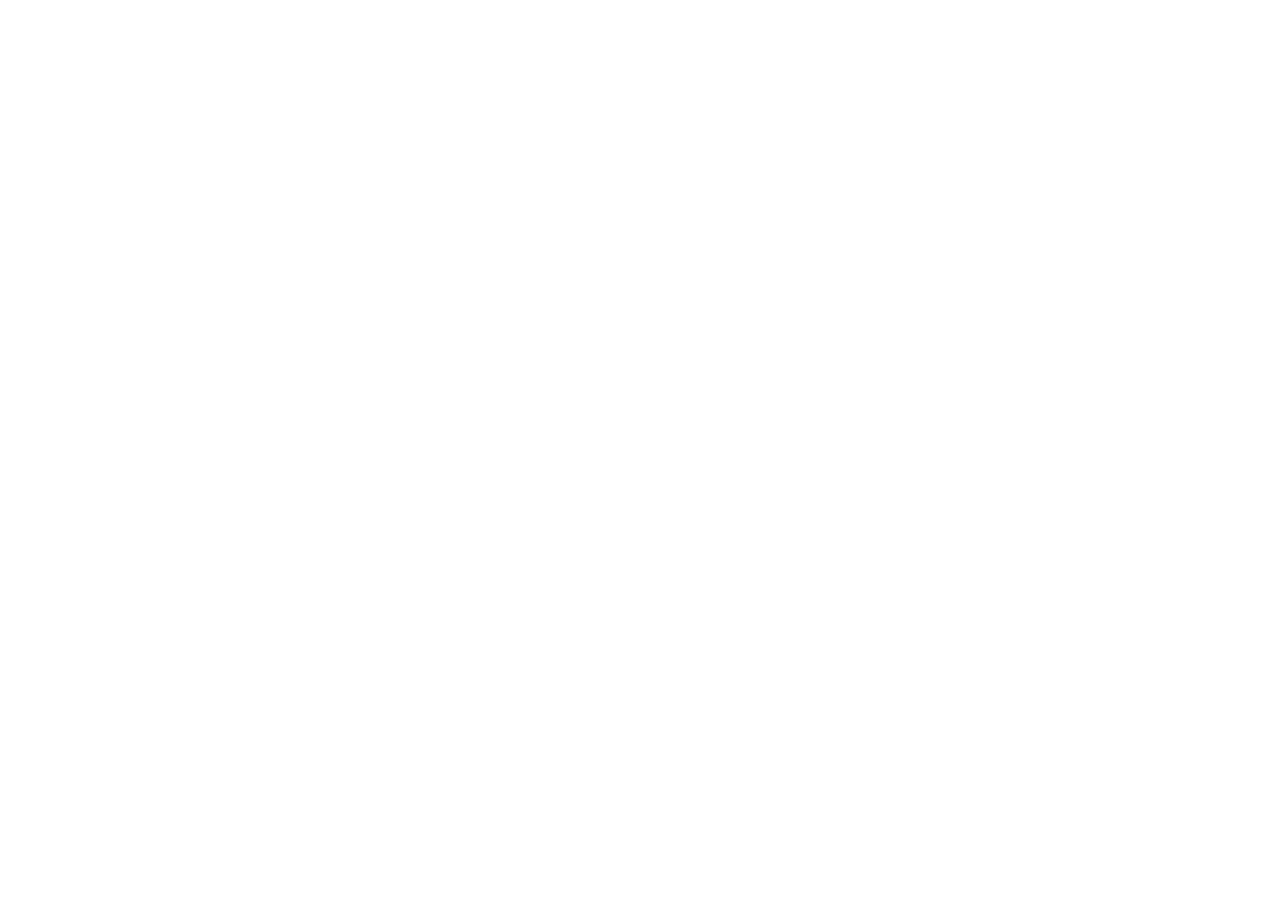
==== index.html @ cdf31175 "Set fonts and export assets" ====
<!DOCTYPE html>
<html>
  <head>
    <meta charset="utf-8">
    <meta name="viewport" content="width=device-width, initial-scale=1.0">
    <title>Starter Template</title>
    <link rel="preconnect" href="https://fonts.googleapis.com">
    <link rel="preconnect" href="https://fonts.gstatic.com" crossorigin>
    <link href="https://fonts.googleapis.com/css2?family=Cormorant+Garamond:wght@300&family=Shippori+Mincho&display=swap" rel="stylesheet">
    <link rel="stylesheet" href="./style.css">
    <link rel="icon" href="./favicon.ico">
  </head>
  <body>
    


  </body>
</html>
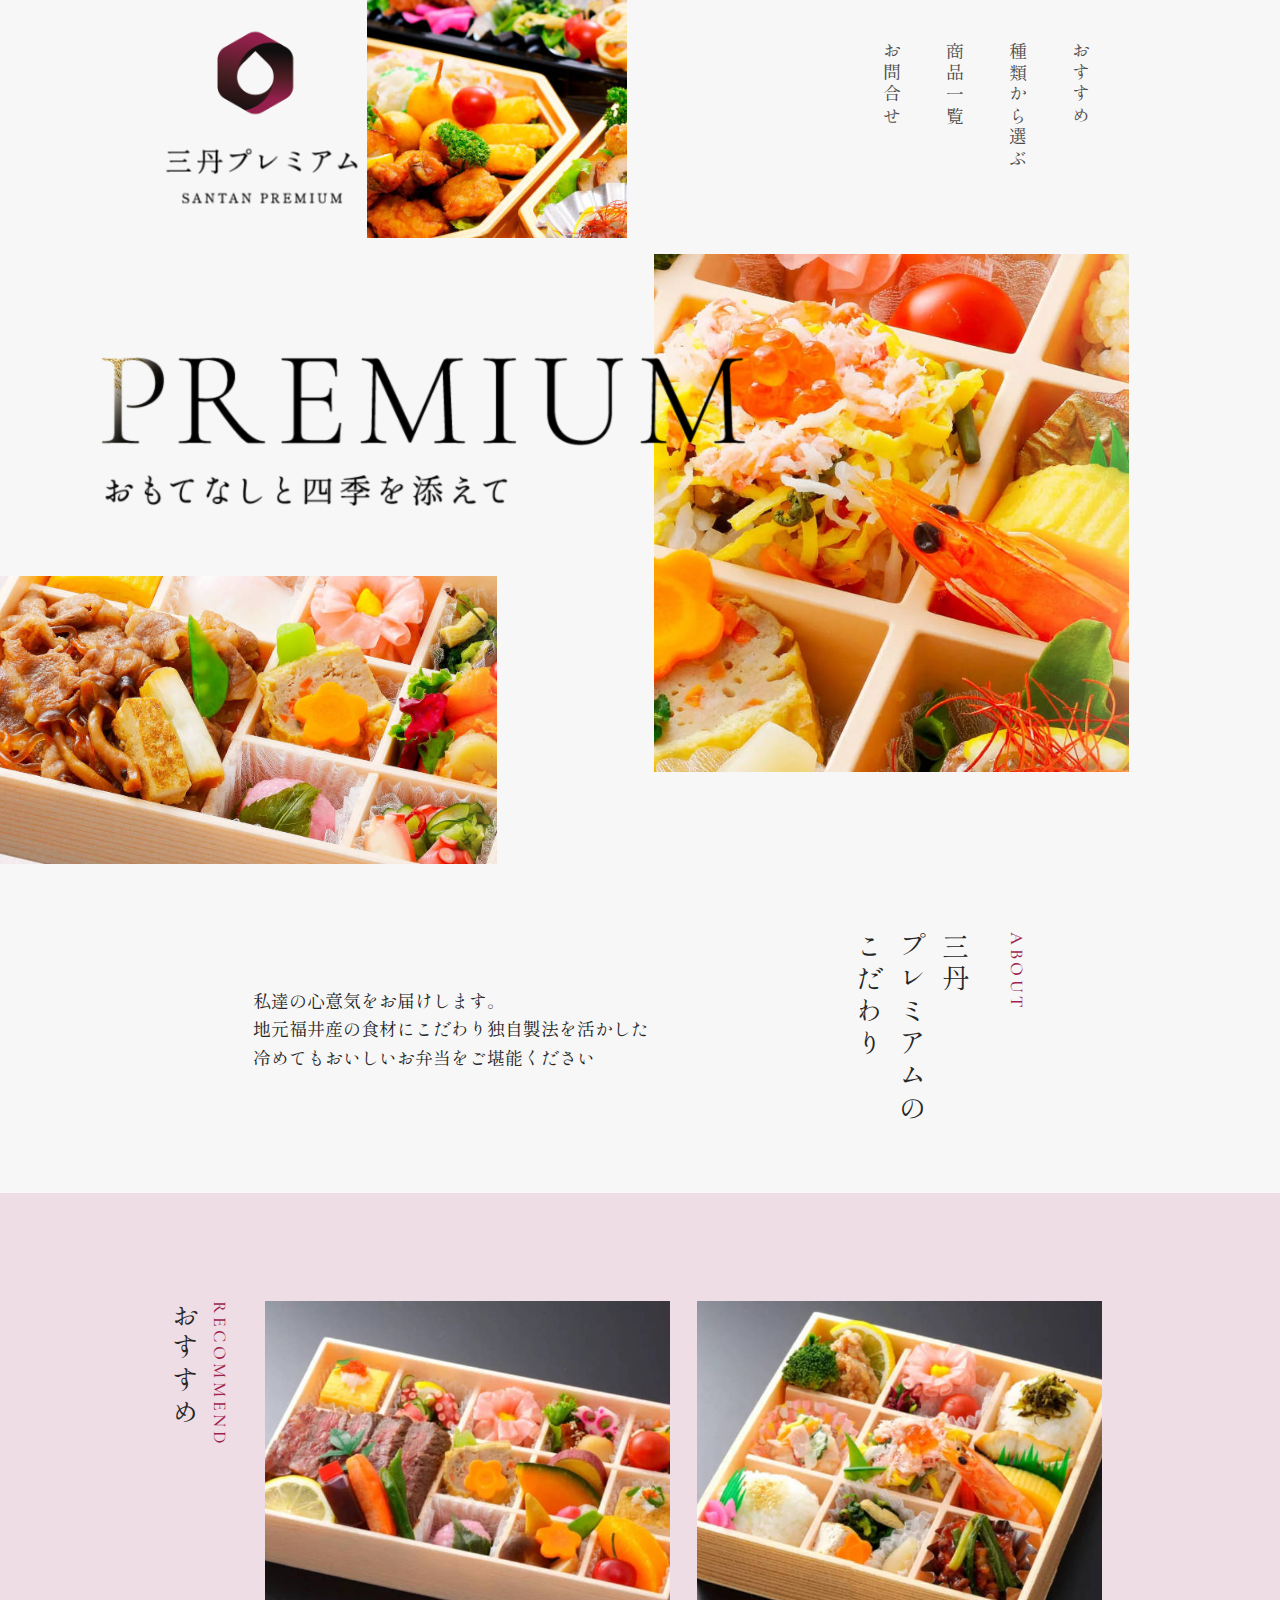
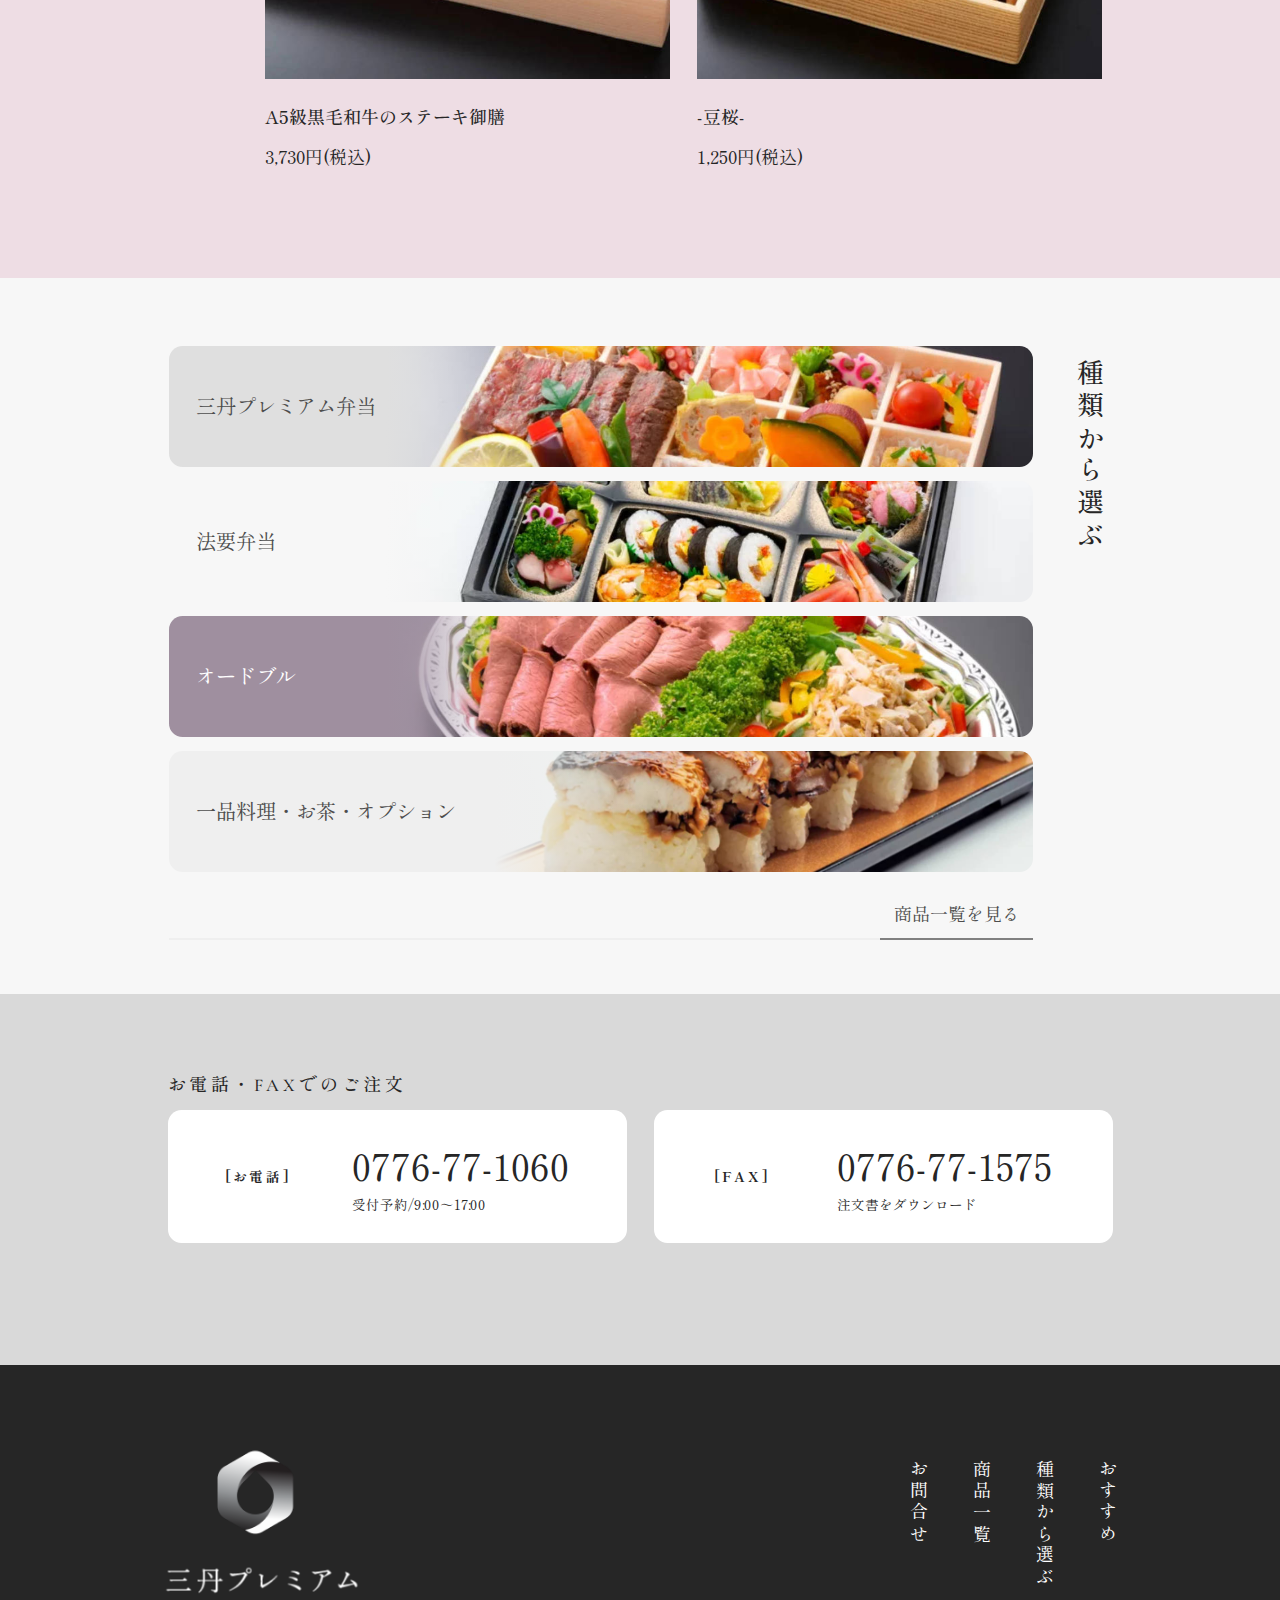
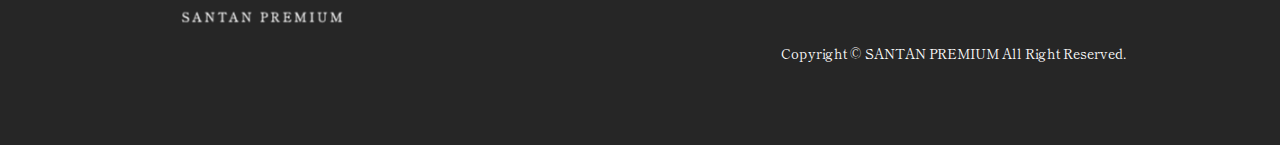
==== commit ea65a308: "Create a top-page" ====
--- a/index.html
+++ b/index.html
@@ -3,7 +3,7 @@
   <head>
     <meta charset="utf-8">
     <meta name="viewport" content="width=device-width, initial-scale=1.0">
-    <title>Starter Template</title>
+    <title>三丹プレミアム</title>
     <link rel="preconnect" href="https://fonts.googleapis.com">
     <link rel="preconnect" href="https://fonts.gstatic.com" crossorigin>
     <link href="https://fonts.googleapis.com/css2?family=Cormorant+Garamond:wght@300&family=Shippori+Mincho&display=swap" rel="stylesheet">
@@ -11,8 +11,140 @@
     <link rel="icon" href="./favicon.ico">
   </head>
   <body>
-    
+    <header class="header">
+      <h1 class="header__siteBrand">
+        <img src="./assets/logo_santan-premium.png">
+      </h1>
+      <nav class="gNav">
+        <ul class="gNav__menu">
+          <li class="gNav__menuItem"><a href="#">おすすめ</a></li>
+          <li class="gNav__menuItem"><a href="#">種類から選ぶ</a></li>
+          <li class="gNav__menuItem"><a href="#">商品一覧</a></li>
+          <li class="gNav__menuItem"><a href="#">お問合せ</a></li>
+        </ul>
+      </nav>
+    </header>
+    <main class="main">
+      <header class="mainVisual">
+        <h2 class="mainVisual__title">
+          <img src="./assets/title_santan-premium.png">
+        </h2>
+        <figure class="mainVisual__image mainVisual__image--00">
+          <img src="./assets/mainImage00.jpg">
+        </figure>
+        <figure class="mainVisual__image mainVisual__image--01">
+          <img src="./assets/mainImage01.jpg">
+        </figure>
+        <figure class="mainVisual__image mainVisual__image--02">
+          <img src="./assets/mainImage02.jpg">
+        </figure>
+      </header>
+      <section class="about">
+        <div class="about__container">
+          <header class="about__header">
+            <h2 class="about__heading">about</h2>
+            <p class="about__lead">三丹<br>プレミアムの<br>こだわり</p>
+          </header>
+          <div class="about__content">
+            <p>私達の心意気をお届けします。
+              <br>地元福井産の食材にこだわり独自製法を活かした
+              <br>冷めてもおいしいお弁当をご堪能ください</p>
+          </div>
+        </div>
+      </section>
+      <section class="recommend">
+        <div class="recommend__container">
+          <header class="recommend__header">
+            <h2 class="recommend__heading">recommend</h2>
+            <p class="recommend__lead">おすすめ</p>
+          </header>
+          <ul class="recommend__list">
+            <li class="recommend__item">
+              <img src="./assets/recommended00.jpg">
+              <h4>A5級黒毛和牛のステーキ御膳</h4>
+              <div>3,730円(税込)</div>
 
-
+            </li>
+            <li class="recommend__item">
+              <img src="./assets/recommended01.jpg">
+              <h4>-豆桜-</h4>
+              <div>1,250円(税込)</div>
+              
+            </li>
+          </ul>
+        </div>
+      </section>
+      <section class="category">
+        <div class="category__container">
+          <header class="category__header">
+            <h2 class="category__heading">種類から選ぶ</h2>
+          </header>
+          <div class="category__body">
+            <ul class="category__list">
+              <li class="category__item category__item--00"><a href="#">
+                <div class="category__name category__name--00">三丹プレミアム<br>弁当</div>
+                <div class="category__cover category__cover--00"></div>
+              </a></li>
+              <li class="category__item category__item--01"><a href="#">
+                <div class="category__name category__name--01">法要弁当</div>
+                <div class="category__cover category__cover--01"></div>
+              </a></li>
+              <li class="category__item category__item--02"><a href="#">
+                <div class="category__name category__name--02">オードブル</div>
+                <div class="category__cover category__cover--02"></div>
+              </a></li>
+              <li class="category__item category__item--03"><a href="#">
+                <div class="category__name category__name--03">一品料理・<br>お茶・オプション</div>
+                <div class="category__cover category__cover--03"></div>
+              </a></li>
+            </ul>
+            <footer class="category__footer">
+              <div class="category__all"><a href="#">商品一覧を見る</a></div>
+            </footer>
+          </div>
+        </div>
+      </section>
+      <section class="contact">
+        <div class="contact__container">
+          <h2 class="contact__heading">お電話・FAXでのご注文</h2>
+          <div class="contact__row">
+            <div class="contact__col">
+              <div class="contact__colInner">
+                <h4 class="contact__subHeading">[お電話]</h4>
+                <div class="contact__content">
+                  <p class="contact__number">0776-77-1060</p>
+                  <p class="contact__note">受付予約/9:00～17:00</p>
+                </div>
+              </div>
+            </div>
+            <div class="contact__col">
+              <div class="contact__colInner">
+                <h4 class="contact__subHeading">[FAX]</h4>
+                <div class="contact__content">
+                  <p class="contact__number">0776-77-1575</p>
+                  <p class="contact__note"><a href="#">注文書をダウンロード</a></p>
+                </div>
+              </div>
+            </div>
+          </div>
+        </div>
+      </section>
+    </main>
+    <footer class="footer">
+      <div class="footer__container">
+        <h1 class="footer__siteBrand">
+          <img src="./assets/logo-invert_santan-premium.png">
+        </h1>
+        <div class="footer__content">
+          <ul class="footer__menu">
+            <li class="footer__menuItem"><a href="#">おすすめ</a></li>
+            <li class="footer__menuItem"><a href="#">種類から選ぶ</a></li>
+            <li class="footer__menuItem"><a href="#">商品一覧</a></li>
+            <li class="footer__menuItem"><a href="#">お問合せ</a></li>
+          </ul>
+          <small class="footer__copyright">Copyright &copy; SANTAN PREMIUM All Right Reserved.</small>
+        </div>
+      </div>
+    </footer>
   </body>
 </html>
--- a/style.css
+++ b/style.css
@@ -0,0 +1,760 @@
+/**
+ * Normalize
+ */
+*,
+*::before,
+*::after {
+  box-sizing: border-box;
+}
+
+html {
+  font-size: min(4vw, 18px);
+  scroll-behavior: smooth;
+}
+
+body {
+  margin: 0;
+  background-color: #f7f7f7;
+  color: #262626;
+  font-family: "Shippori Mincho", serif;
+  font-weight: 400;
+  line-height: 1.6;
+  letter-spacing: 0;
+  -webkit-text-size-adjust: 100%;
+}
+
+h1, h2, h3, h4, h5, h6 {
+  margin-top: 1.5rem;
+  margin-bottom: 0.75rem;
+  font-family: "Cormorant Garamond", "Shippori Mincho", serif;
+  font-weight: 500;
+  line-height: 1.2;
+  letter-spacing: 0.2em;
+}
+
+h1 {
+  font-size: 2rem;
+}
+
+h2 {
+  font-size: 1.5rem;
+}
+
+h3 {
+  font-size: 1.25rem;
+}
+
+h4 {
+  font-size: 1.125rem;
+}
+
+h5 {
+  font-weight: bold;
+  font-size: 1rem;
+}
+
+h6 {
+  font-weight: bold;
+  font-size: 0.875rem;
+}
+
+p,
+ol, ul,
+li {
+  margin-top: 0.75rem;
+  margin-bottom: 0.75rem;
+}
+
+small {
+  font-size: 0.875rem;
+  line-height: 1.6;
+  letter-spacing: 0;
+}
+
+blockquote {
+  margin-top: 0.75rem;
+  margin-bottom: 0.75rem;
+  padding-left: 1em;
+  border-left: 0.375rem solid #262626;
+}
+blockquote p, blockquote cite {
+  font-style: italic;
+  font-size: 0.875rem;
+  line-height: 1.6;
+  letter-spacing: 0;
+}
+
+a, a:active {
+  color: #4d4d4d;
+  text-decoration: none;
+}
+a:hover, a:focus {
+  color: #9e1f50;
+  text-decoration: none;
+}
+
+img {
+  width: 100%;
+  height: auto;
+  vertical-align: middle;
+}
+
+figure {
+  display: block;
+  margin: 0.75rem auto;
+}
+
+figcaption {
+  font-size: 0.875rem;
+  line-height: 1.6;
+  letter-spacing: 0;
+  text-align: center;
+}
+
+table {
+  border-collapse: collapse;
+  border-spacing: 0;
+}
+
+th {
+  text-align: left;
+}
+
+button, input, select, textarea {
+  font: inherit;
+}
+
+/**
+ * Header
+ */
+.header {
+  position: absolute;
+  top: 0;
+  left: 0;
+  right: 0;
+  z-index: 990;
+  display: flex;
+  justify-content: space-between;
+  width: 100%;
+  max-width: 56rem;
+  margin-left: auto;
+  margin-right: auto;
+  padding-left: clamp(0.75rem, 2%, 1rem);
+  padding-right: clamp(0.75rem, 2%, 1rem);
+}
+.header__siteBrand {
+  width: min(36vw, 12rem);
+}
+
+/**
+ * G Nav
+ */
+.gNav {
+  writing-mode: vertical-rl;
+}
+.gNav__menu {
+  list-style: none;
+  padding-top: 1.5rem;
+}
+@media (max-width: 674.9px) {
+  .gNav__menu {
+    display: none;
+  }
+}
+.gNav__menuItem {
+  margin: 0 1.5rem;
+  line-height: 2;
+  letter-spacing: 0.2em;
+}
+
+/**
+ * Main Visual
+ */
+.mainVisual {
+  position: relative;
+  width: 100%;
+  height: 180vw;
+  overflow: hidden;
+}
+@media (min-width: 675px) {
+  .mainVisual {
+    height: min(80vw, 48rem);
+  }
+}
+.mainVisual__title {
+  position: absolute;
+  top: 100vw;
+  left: 0;
+  right: 0;
+  bottom: 40vw;
+  z-index: 900;
+  width: 84vw;
+  height: 21vw;
+  margin: auto;
+}
+@media (min-width: 675px) {
+  .mainVisual__title {
+    top: 9rem;
+    left: auto;
+    right: calc(50% - 6rem);
+    bottom: 9rem;
+    width: min(60vw, 36rem);
+    height: min(15vw, 9rem);
+  }
+}
+.mainVisual__image {
+  position: absolute;
+  margin: auto;
+}
+.mainVisual__image--00 {
+  top: 61.5vw;
+  left: 0;
+  right: auto;
+  width: 42vw;
+  height: 38.5vw;
+}
+@media (min-width: 675px) {
+  .mainVisual__image--00 {
+    top: 0;
+    left: auto;
+    right: calc(50% + 0.75rem);
+    width: min(24vw, 14.4rem);
+    height: min(22vw, 13.2rem);
+  }
+}
+.mainVisual__image--01 {
+  left: 0;
+  right: auto;
+  bottom: 0;
+  width: 80vw;
+  height: 40vw;
+}
+@media (min-width: 675px) {
+  .mainVisual__image--01 {
+    left: auto;
+    right: calc(50% + min(24vw, 14.4rem) / 2 + 0.75rem);
+    width: min(48vw, 28.8rem);
+    height: min(27vw, 16rem);
+  }
+}
+.mainVisual__image--02 {
+  top: 20vw;
+  left: auto;
+  right: 0;
+  bottom: 90vw;
+  width: 50vw;
+  height: 70vw;
+}
+@media (min-width: 675px) {
+  .mainVisual__image--02 {
+    top: 9rem;
+    left: calc(50% + 0.75rem);
+    right: auto;
+    bottom: 0;
+    width: min(44vw, 26.4rem);
+    height: min(48vw, 28.8rem);
+  }
+}
+.mainVisual__image img {
+  width: 100%;
+  height: 100%;
+  -o-object-fit: cover;
+     object-fit: cover;
+}
+
+/**
+ * About
+ */
+.about {
+  position: relative;
+  padding: 3rem 0;
+}
+.about__container {
+  display: flex;
+  flex-flow: row wrap;
+  justify-content: space-around;
+  align-items: center;
+  width: 100%;
+  max-width: 56rem;
+  margin-left: auto;
+  margin-right: auto;
+  padding-left: clamp(0.75rem, 2%, 1rem);
+  padding-right: clamp(0.75rem, 2%, 1rem);
+}
+@media (min-width: 675px) {
+  .about__container {
+    flex-direction: row-reverse;
+  }
+}
+.about__header {
+  display: flex;
+  flex-flow: row wrap;
+  flex: 0 0 100%;
+  width: 100%;
+}
+@media (min-width: 675px) {
+  .about__header {
+    justify-content: flex-end;
+    flex-basis: auto;
+    width: -moz-fit-content;
+    width: fit-content;
+  }
+}
+.about__heading {
+  flex: 0 0 100%;
+  order: 1;
+  width: 100%;
+  margin: 0.75rem auto;
+  color: #9e1f50;
+  font-size: 1rem;
+  text-align: center;
+  text-transform: uppercase;
+}
+@media (min-width: 675px) {
+  .about__heading {
+    writing-mode: vertical-rl;
+    flex-basis: auto;
+    width: -moz-fit-content;
+    width: fit-content;
+    margin: 0.75rem;
+    text-align: left;
+  }
+}
+.about__lead {
+  writing-mode: vertical-rl;
+  flex: 0 0 auto;
+  order: 0;
+  width: -moz-fit-content;
+  width: fit-content;
+  margin: 0.75rem auto;
+  font-size: 1.5rem;
+  letter-spacing: 0.2em;
+}
+@media (min-width: 675px) {
+  .about__lead {
+    margin: 0.75rem;
+  }
+}
+.about__content {
+  flex: 0 0 auto;
+  width: -moz-fit-content;
+  width: fit-content;
+  margin: 0.75rem auto;
+}
+@media (min-width: 675px) {
+  .about__content {
+    margin: 0.75rem;
+  }
+}
+
+/**
+ * Recommend
+ */
+.recommend {
+  position: relative;
+  padding: 3rem 0 0;
+  background-color: #eedde4;
+}
+@media (min-width: 675px) {
+  .recommend {
+    padding: 6rem 0 3rem;
+  }
+}
+.recommend__container {
+  display: flex;
+  flex-flow: row wrap;
+  justify-content: space-around;
+  align-items: flex-start;
+  width: 100%;
+  max-width: 56rem;
+  margin-left: auto;
+  margin-right: auto;
+  padding-left: clamp(0.75rem, 2%, 1rem);
+  padding-right: clamp(0.75rem, 2%, 1rem);
+}
+@media (min-width: 675px) {
+  .recommend__container {
+    flex-wrap: nowrap;
+  }
+}
+.recommend__header {
+  display: flex;
+  flex-flow: row wrap;
+  flex: 0 0 100%;
+  width: 100%;
+  padding-bottom: 1.5rem;
+}
+@media (min-width: 675px) {
+  .recommend__header {
+    flex-basis: auto;
+    width: -moz-fit-content;
+    width: fit-content;
+  }
+}
+.recommend__heading {
+  flex: 0 0 100%;
+  order: 1;
+  width: 100%;
+  margin: 0 auto;
+  color: #9e1f50;
+  font-size: 1rem;
+  text-align: center;
+  text-transform: uppercase;
+}
+@media (min-width: 675px) {
+  .recommend__heading {
+    writing-mode: vertical-rl;
+    flex-basis: auto;
+    width: -moz-fit-content;
+    width: fit-content;
+    margin: 0;
+    text-align: left;
+  }
+}
+.recommend__lead {
+  flex: 0 0 100%;
+  order: 0;
+  width: 100%;
+  margin: 0 auto;
+  font-size: 1.5rem;
+  text-align: center;
+  letter-spacing: 0.2em;
+}
+@media (min-width: 675px) {
+  .recommend__lead {
+    writing-mode: vertical-rl;
+    flex-basis: auto;
+    width: -moz-fit-content;
+    width: fit-content;
+    margin: 0;
+    text-align: left;
+  }
+}
+.recommend__list {
+  list-style: none;
+  padding-left: 0;
+  display: flex;
+  flex-flow: row wrap;
+  justify-content: flex-start;
+  align-items: flex-start;
+  margin: 0;
+}
+.recommend__item {
+  flex-grow: 0;
+  flex-shrink: 4;
+  flex-basis: 24rem;
+  width: 100%;
+  margin-left: auto;
+  margin-right: auto;
+  padding-left: 0.75rem;
+  padding-right: 0.75rem;
+  margin: 0 0 3rem;
+}
+.recommend__item h4 {
+  font-family: "Shippori Mincho", serif;
+  font-size: 1rem;
+  letter-spacing: 0;
+}
+
+/**
+ * Category
+ */
+.category {
+  position: relative;
+  padding: 3rem 0;
+}
+.category__container {
+  width: 100%;
+  max-width: 56rem;
+  margin-left: auto;
+  margin-right: auto;
+  padding-left: clamp(0.75rem, 2%, 1rem);
+  padding-right: clamp(0.75rem, 2%, 1rem);
+  display: flex;
+  flex-flow: row wrap;
+  justify-content: space-around;
+  align-items: center;
+}
+@media (min-width: 675px) {
+  .category__container {
+    flex-flow: row-reverse nowrap;
+    align-items: flex-start;
+  }
+}
+.category__header {
+  display: flex;
+  justify-content: center;
+  flex: 0 0 100%;
+  width: 100%;
+}
+@media (min-width: 675px) {
+  .category__header {
+    flex-basis: auto;
+    width: -moz-fit-content;
+    width: fit-content;
+  }
+}
+.category__heading {
+  writing-mode: vertical-rl;
+}
+.category__body {
+  flex: 0 1 auto;
+  width: min(100%, 48rem);
+  margin: 0 auto;
+}
+.category__list {
+  list-style: none;
+  padding-left: 0;
+}
+.category__item {
+  position: relative;
+  width: 100%;
+  height: 6.75rem;
+  border-radius: 0.75rem;
+  overflow: hidden;
+}
+.category__item a {
+  display: block;
+  transition: opacity 0.25s ease-in-out;
+}
+.category__item a:hover {
+  opacity: 0.7;
+}
+.category__name {
+  position: absolute;
+  top: 0;
+  left: 0;
+  z-index: 10;
+  display: flex;
+  align-items: center;
+  width: 12rem;
+  height: 100%;
+  padding-left: 1.5rem;
+  font-size: 1.125rem;
+}
+@media (min-width: 675px) {
+  .category__name {
+    width: 18rem;
+  }
+  .category__name br {
+    display: none;
+  }
+}
+.category__name--00 {
+  background: linear-gradient(90deg, rgb(223, 223, 223) 67%, rgba(223, 223, 223, 0));
+}
+.category__name--01 {
+  background: linear-gradient(90deg, rgb(247, 247, 247) 67%, rgba(247, 247, 247, 0));
+}
+.category__name--02 {
+  background: linear-gradient(90deg, rgb(159, 143, 159) 67%, rgba(159, 143, 159, 0));
+  color: #ffffff;
+}
+.category__name--03 {
+  background: linear-gradient(90deg, rgb(239, 239, 239) 67%, rgba(239, 239, 239, 0));
+}
+@media (min-width: 675px) {
+  .category__name--03 {
+    width: 27rem;
+  }
+}
+.category__cover {
+  position: absolute;
+  top: 0;
+  right: 0;
+  z-index: 1;
+  width: calc(100% - 8rem);
+  height: 100%;
+}
+@media (min-width: 675px) {
+  .category__cover {
+    width: calc(100% - 12rem);
+  }
+}
+.category__cover--00 {
+  background: url("./assets/category00.jpg") no-repeat 0% 50%/cover scroll;
+}
+.category__cover--01 {
+  background: url("./assets/category01.jpg") no-repeat 0% 50%/cover scroll;
+}
+.category__cover--02 {
+  background: url("./assets/category02.jpg") no-repeat 0% 50%/cover scroll;
+}
+.category__cover--03 {
+  background: url("./assets/category03.jpg") no-repeat 0% 50%/cover scroll;
+}
+@media (min-width: 675px) {
+  .category__cover--03 {
+    width: calc(100% - 18rem);
+  }
+}
+.category__footer {
+  position: relative;
+  width: 100%;
+  height: 3rem;
+  border-bottom: 2px solid #efefef;
+}
+.category__all {
+  position: absolute;
+  right: 0;
+  bottom: -2px;
+  width: -moz-fit-content;
+  width: fit-content;
+  height: 3rem;
+  padding: 0.75rem;
+  border-bottom: 2px solid #808080;
+}
+
+/**
+ * Contact
+ */
+.contact {
+  background-color: #d9d9d9;
+  color: #262626;
+  padding: 3rem 0 6rem;
+}
+.contact a, .contact a:active, .contact a:hover, .contact a:focus {
+  color: #262626;
+}
+.contact__container {
+  width: 100%;
+  max-width: 56rem;
+  margin-left: auto;
+  margin-right: auto;
+  padding-left: clamp(0.75rem, 2%, 1rem);
+  padding-right: clamp(0.75rem, 2%, 1rem);
+}
+.contact__heading {
+  padding: 0 0.75rem;
+  font-size: 1rem;
+}
+.contact__row {
+  display: flex;
+  flex-flow: row wrap;
+  justify-content: space-around;
+  align-items: center;
+}
+.contact__col {
+  flex-grow: 3;
+  flex-shrink: 3;
+  flex-basis: 18rem;
+  width: 100%;
+  margin-left: auto;
+  margin-right: auto;
+  padding-left: 0.75rem;
+  padding-right: 0.75rem;
+  margin-bottom: 0.75rem;
+}
+.contact__colInner {
+  display: flex;
+  flex-flow: row wrap;
+  justify-content: space-around;
+  align-items: center;
+  padding: 1.5rem;
+  border-radius: 0.75rem;
+  background-color: #ffffff;
+  color: #262626;
+}
+.contact__colInner a, .contact__colInner a:active, .contact__colInner a:hover, .contact__colInner a:focus {
+  color: #262626;
+}
+.contact__subHeading {
+  flex: 0 0 auto;
+  width: -moz-fit-content;
+  width: fit-content;
+  margin: 0;
+  font-family: "Shippori Mincho", serif;
+  font-weight: 700;
+  font-size: 0.75rem;
+}
+.contact__content {
+  flex: 0 0 auto;
+  width: -moz-fit-content;
+  width: fit-content;
+}
+.contact__number {
+  margin: 0;
+  font-size: 2rem;
+}
+.contact__note {
+  margin: 0;
+  font-size: 0.75rem;
+}
+
+/**
+ * Footer
+ */
+.footer {
+  background-color: #262626;
+  color: #ffffff;
+  padding: 3rem 0;
+}
+.footer a, .footer a:active, .footer a:hover, .footer a:focus {
+  color: #ffffff;
+}
+.footer__container {
+  display: flex;
+  flex-flow: row wrap;
+  justify-content: center;
+  align-items: flex-start;
+  width: 100%;
+  max-width: 56rem;
+  margin-left: auto;
+  margin-right: auto;
+  padding-left: clamp(0.75rem, 2%, 1rem);
+  padding-right: clamp(0.75rem, 2%, 1rem);
+}
+@media (min-width: 675px) {
+  .footer__container {
+    justify-content: space-between;
+  }
+}
+.footer__siteBrand {
+  flex: 0 0 12rem;
+  width: min(36vw, 12rem);
+  margin: 1.5rem 0;
+}
+.footer__content {
+  flex: 0 0 auto;
+  width: 24rem;
+  margin: 0;
+}
+.footer__menu {
+  list-style: none;
+  padding-left: 0;
+  text-align: center;
+}
+@media (min-width: 675px) {
+  .footer__menu {
+    writing-mode: vertical-rl;
+    margin-left: auto;
+    margin-right: 0;
+    margin-bottom: 3rem;
+    padding-top: 1.5rem;
+    text-align: left;
+  }
+}
+.footer__menuItem {
+  margin: 0;
+  line-height: 2;
+  letter-spacing: 0.2em;
+}
+@media (min-width: 675px) {
+  .footer__menuItem {
+    margin: 0 1.5rem;
+  }
+  .footer__menuItem:first-child {
+    margin-right: 0;
+  }
+}
+.footer__copyright {
+  display: block;
+  margin: 1.5rem 0;
+  font-size: 0.75rem;
+  text-align: center;
+}
+@media (min-width: 675px) {
+  .footer__copyright {
+    text-align: right;
+  }
+}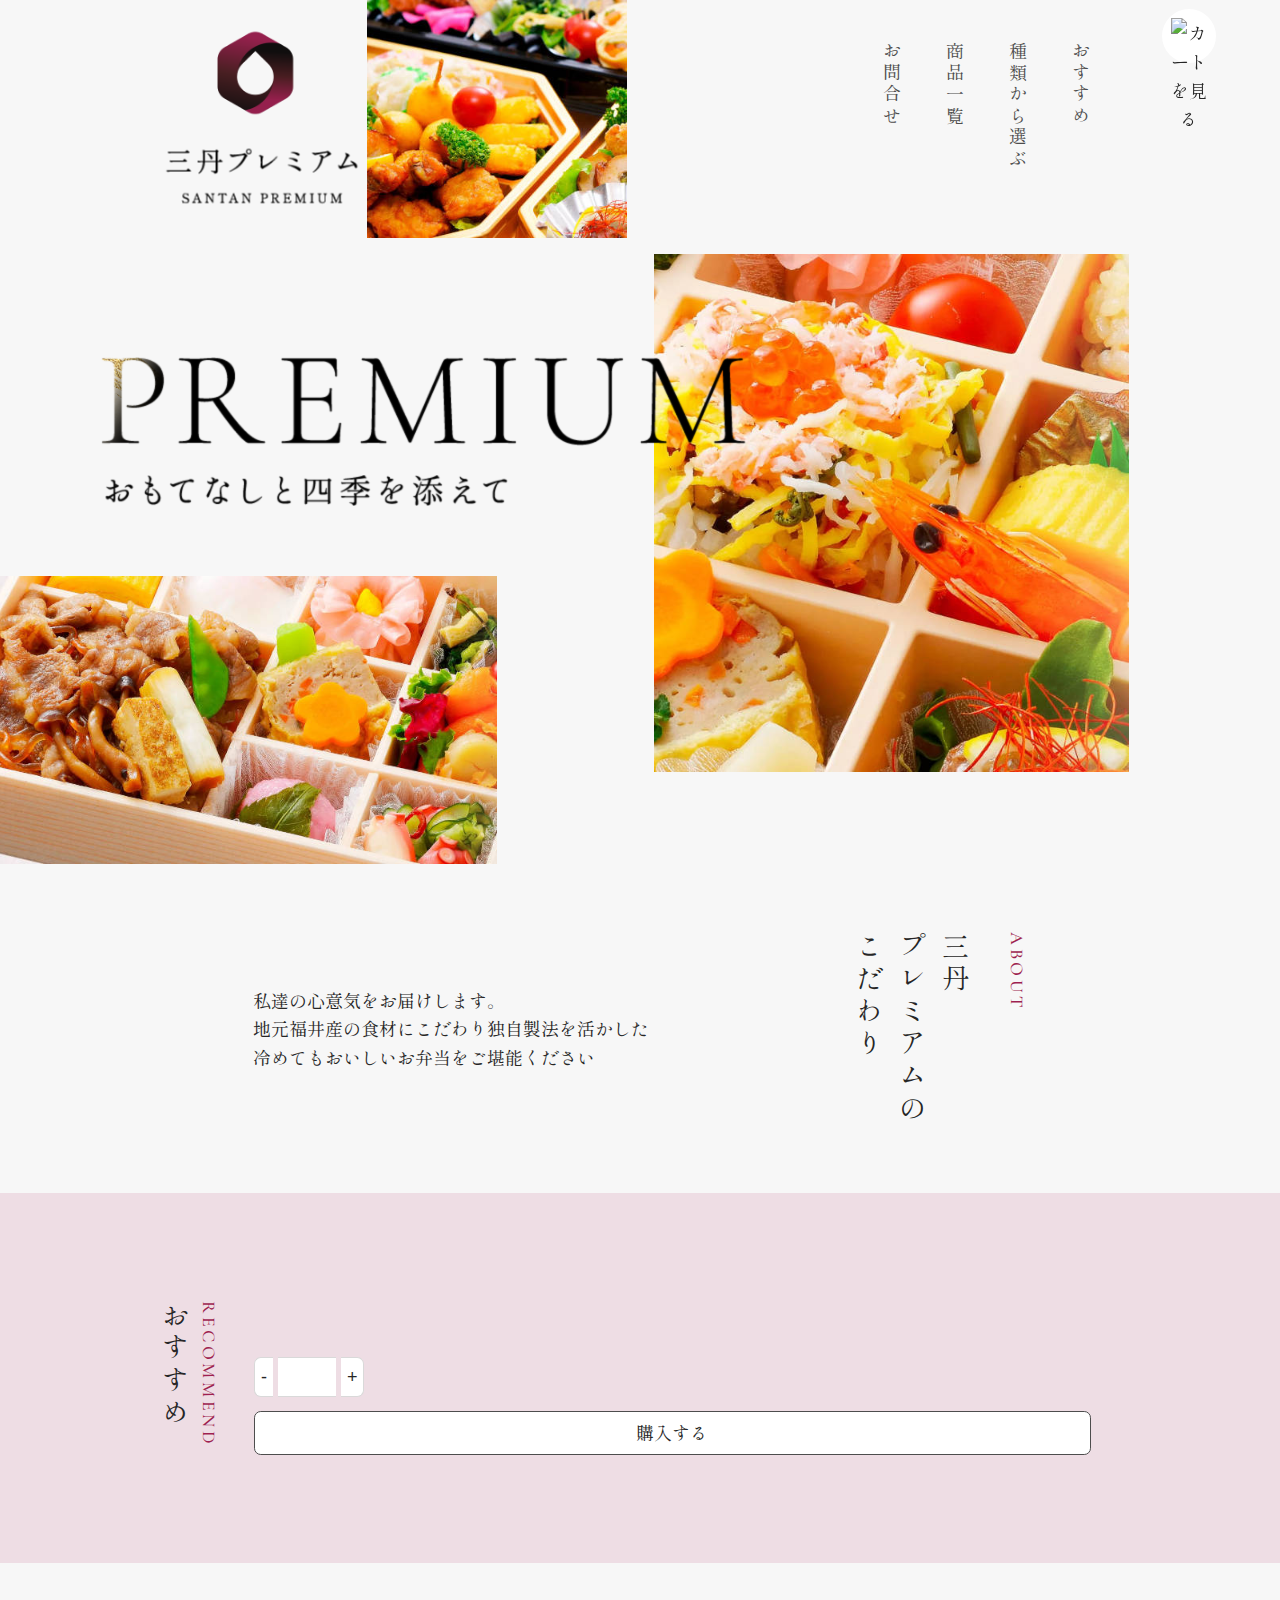
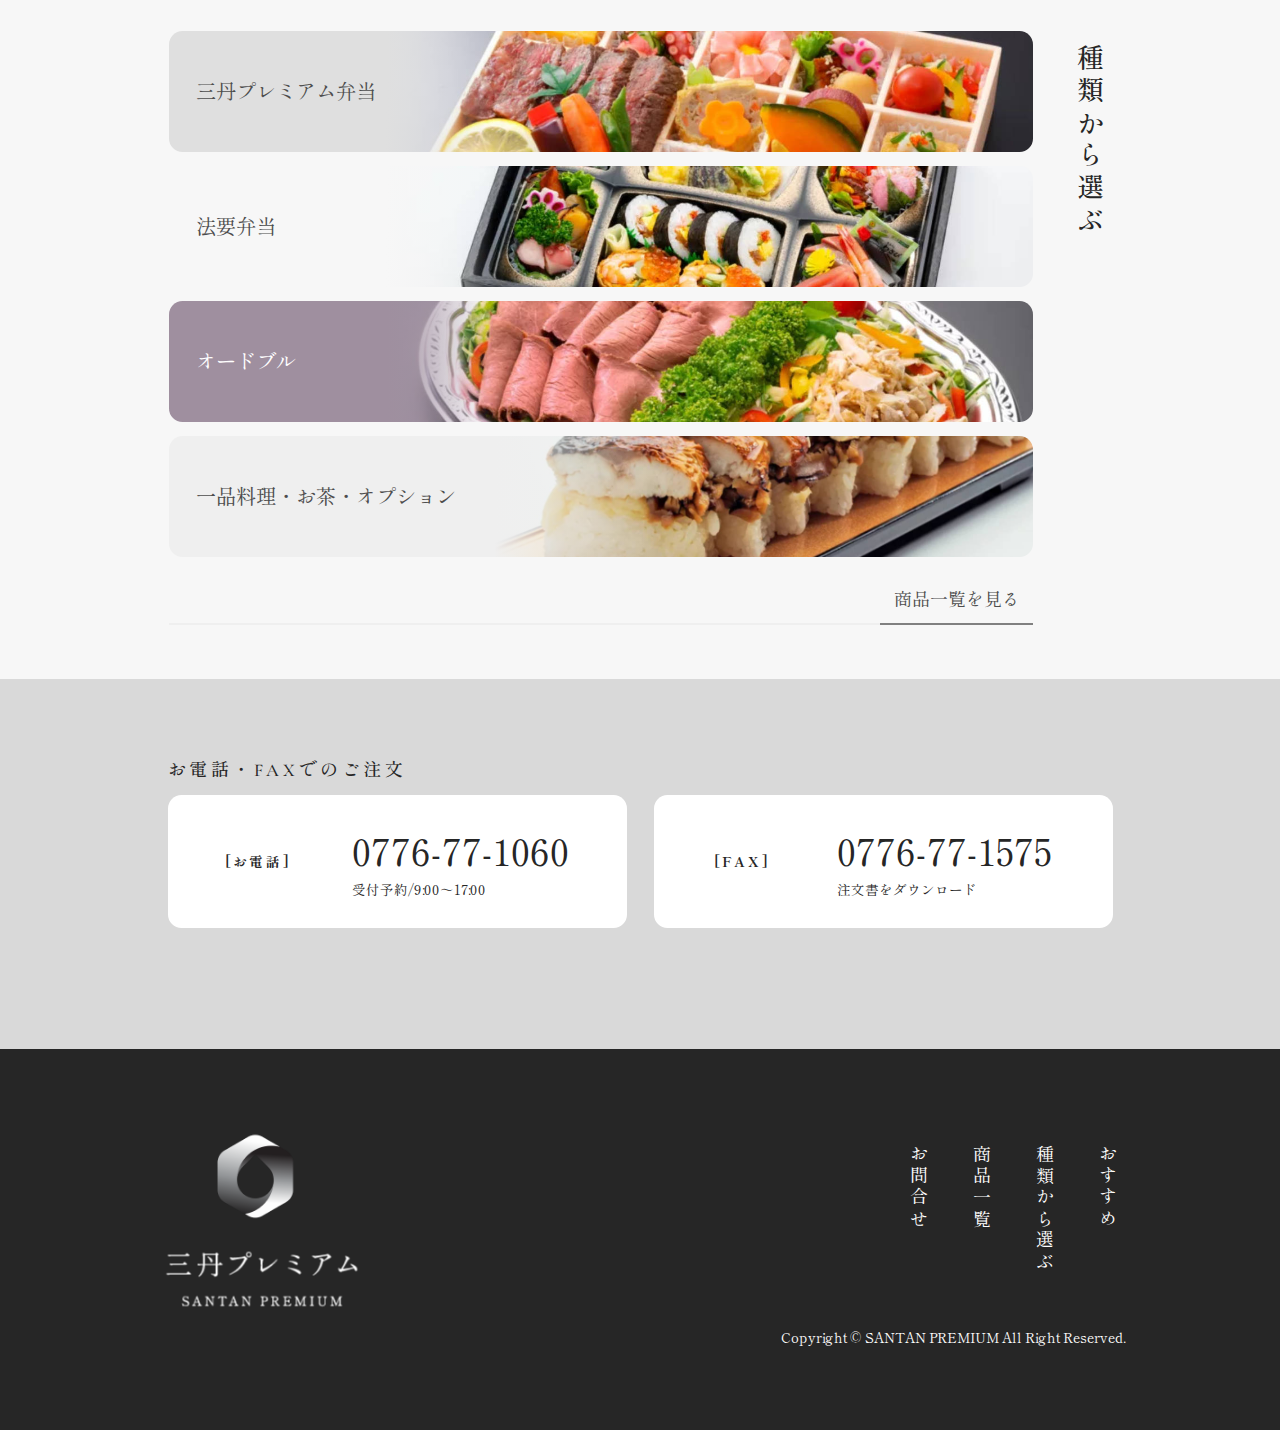
==== commit 6a20666b: "Dynamically query product data using REST API" ====
--- a/index.html
+++ b/index.html
@@ -9,6 +9,22 @@
     <link href="https://fonts.googleapis.com/css2?family=Cormorant+Garamond:wght@300&family=Shippori+Mincho&display=swap" rel="stylesheet">
     <link rel="stylesheet" href="./style.css">
     <link rel="icon" href="./favicon.ico">
+    <!-- deli-cart -->
+    <style type="text/css">
+      #open {
+       position: fixed;
+       text-align: center;
+       top: 0.5rem;
+       right: 5%;
+       z-index: 99;
+       width: 3rem;
+       height: 3rem;
+       padding: 0.5rem;
+       border-radius: 50%;
+       background-color: #fff;
+      }
+    </style>
+    <!-- /deli-cart -->
   </head>
   <body>
     <header class="header">
@@ -58,20 +74,28 @@
             <h2 class="recommend__heading">recommend</h2>
             <p class="recommend__lead">おすすめ</p>
           </header>
-          <ul class="recommend__list">
-            <li class="recommend__item">
-              <img src="./assets/recommended00.jpg">
-              <h4>A5級黒毛和牛のステーキ御膳</h4>
-              <div>3,730円(税込)</div>
-
-            </li>
-            <li class="recommend__item">
-              <img src="./assets/recommended01.jpg">
-              <h4>-豆桜-</h4>
-              <div>1,250円(税込)</div>
-              
-            </li>
-          </ul>
+          <div id="product" class="product product--recommend">
+            <ul class="product__list">
+              <li class="product__item" v-for="product, i in products">
+                <img :src="product.image">
+                <h4 v-html="product.name"></h4>
+                <div v-html="product.price"></div>
+                <!-- add to cart -->
+                <div class="product__item_detail item_detail_info">
+                  <input type="hidden" :value="product.id" id="item_detail_item_id">
+                  <p class="item_detail_number">
+                    <button class="item-num-decrease">-</button>
+                    <input class="item-num" size="3" type="type" min="1" :value="product.value" :data-index="i" readonly>
+                    <button class="item-num-increase">+</button>
+                  </p>
+                  <div class="info_group" id="item_detail_cart">
+                    <a class="product__add add" href="javascript:void(0)" >購入する</a>
+                  </div>
+                </div>
+                <!-- //add to cart -->
+              </li>
+            </ul>
+          </div>
         </div>
       </section>
       <section class="category">
@@ -146,5 +170,21 @@
         </div>
       </div>
     </footer>
+    <!-- deli-cart -->
+    <div id="open">
+      <img src="/img/cart.png" alt="カートを見る">
+    </div>
+    <script type="text/javascript" src="//www.deli-cart.jp/public/external/js/jquery-2.0.3.min.js"></script>
+    <script type="text/javascript" src="//www.deli-cart.jp/public/external/js/jquery.insertVariations.js"></script>
+    <script type="text/javascript" src="//www.deli-cart.jp/public/external/jquery.externalObentoCart.js"></script>
+    <script type="text/javascript" src="//www.deli-cart.jp/public/external/checkUserAgent.js"></script>
+    <!-- /deli-cart -->
+    <script type="module">
+      import init from './js/_init.js';
+
+      const catArr = ['recommended'];
+      init(catArr);
+
+    </script>
   </body>
 </html>
--- a/style.css
+++ b/style.css
@@ -430,7 +430,25 @@
     text-align: left;
   }
 }
-.recommend__list {
+
+/**
+ * product
+ */
+.product {
+  width: 100%;
+  max-width: 56rem;
+  margin-left: auto;
+  margin-right: auto;
+  padding-left: clamp(0.75rem, 2%, 1rem);
+  padding-right: clamp(0.75rem, 2%, 1rem);
+}
+.product--recommend {
+  flex: 0 1 auto;
+  width: min(100%, 48rem);
+  margin: 0 auto;
+  padding: 0;
+}
+.product__list {
   list-style: none;
   padding-left: 0;
   display: flex;
@@ -439,10 +457,7 @@
   align-items: flex-start;
   margin: 0;
 }
-.recommend__item {
-  flex-grow: 0;
-  flex-shrink: 4;
-  flex-basis: 24rem;
+.product__item {
   width: 100%;
   margin-left: auto;
   margin-right: auto;
@@ -450,10 +465,75 @@
   padding-right: 0.75rem;
   margin: 0 0 3rem;
 }
-.recommend__item h4 {
+@media (min-width: 675px) {
+  .product__item {
+    flex-grow: 0;
+    flex-shrink: 3;
+    flex-basis: 18rem;
+  }
+}
+.product--recommend .product__item {
+  width: 100%;
+  margin-left: auto;
+  margin-right: auto;
+  padding-left: 0.75rem;
+  padding-right: 0.75rem;
+}
+@media (min-width: 675px) {
+  .product--recommend .product__item {
+    flex-grow: 3;
+    flex-shrink: 3;
+    flex-basis: 18rem;
+  }
+}
+
+.product__item h4 {
   font-family: "Shippori Mincho", serif;
   font-size: 1rem;
   letter-spacing: 0;
+}
+.product__item_detail .item-num {
+  border-top: 1px solid #d9d9d9;
+  border-bottom: 1px solid #d9d9d9;
+  text-align: center;
+}
+.product__item_detail .item-num-decrease {
+  border: 1px solid #d9d9d9;
+  border-right: 0;
+  border-radius: 0.375rem 0 0 0.375rem;
+}
+.product__item_detail .item-num-increase {
+  border: 1px solid #d9d9d9;
+  border-left: 0;
+  border-radius: 0 0.375rem 0.375rem 0;
+}
+.product__item_detail input, .product__item_detail button {
+  border: 0;
+  background-color: #ffffff;
+  color: #262626;
+  font-family: sans-serif;
+  line-height: 2;
+}
+.product__item_detail input a, .product__item_detail input a:active, .product__item_detail input a:hover, .product__item_detail input a:focus, .product__item_detail button a, .product__item_detail button a:active, .product__item_detail button a:hover, .product__item_detail button a:focus {
+  color: #262626;
+}
+.product__add {
+  display: block;
+  width: 100%;
+  margin: 0 auto;
+  padding: 0.375rem;
+  border: 1px solid #4d4d4d;
+  border-radius: 0.375rem;
+  background-color: #ffffff;
+  color: #262626;
+  text-align: center;
+  transition: opacity 0.25s ease-in-out;
+}
+.product__add a, .product__add a:active, .product__add a:hover, .product__add a:focus {
+  color: #262626;
+}
+.product__add:hover {
+  opacity: 0.7;
 }
 
 /**
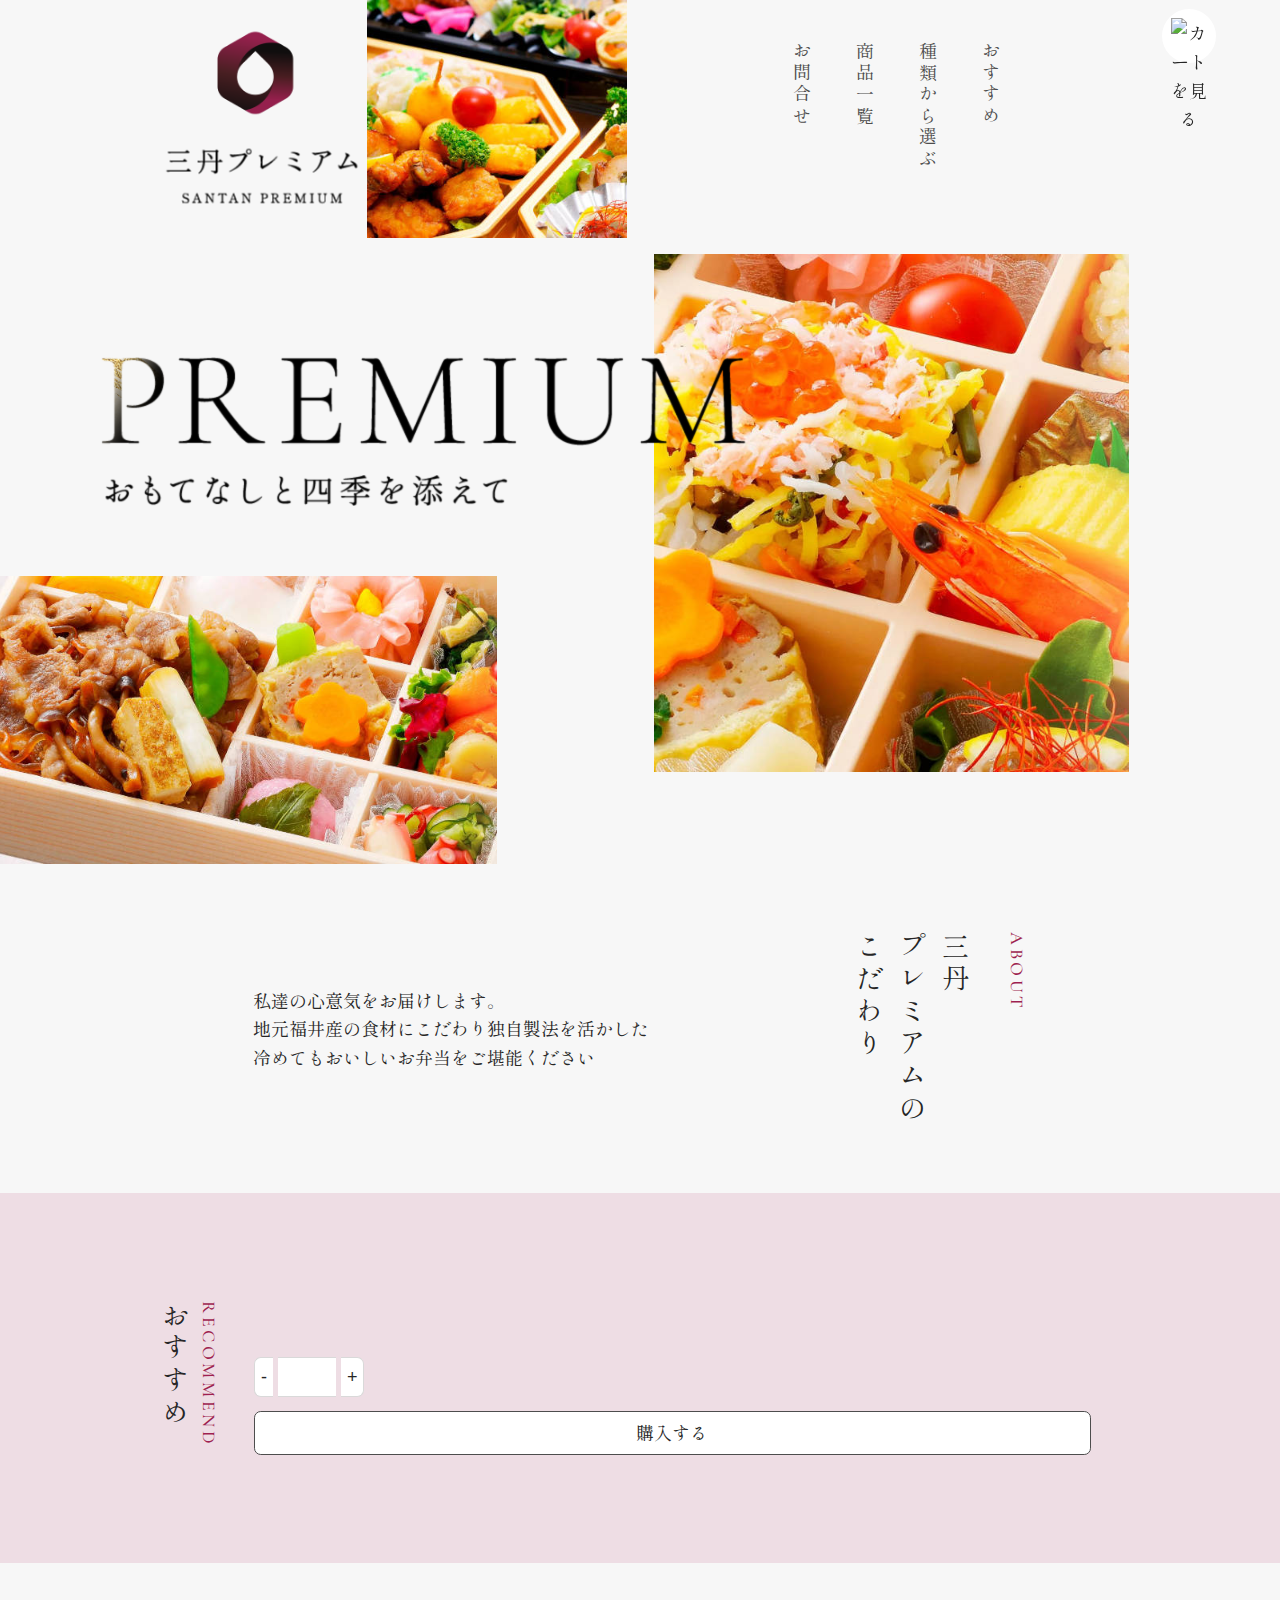
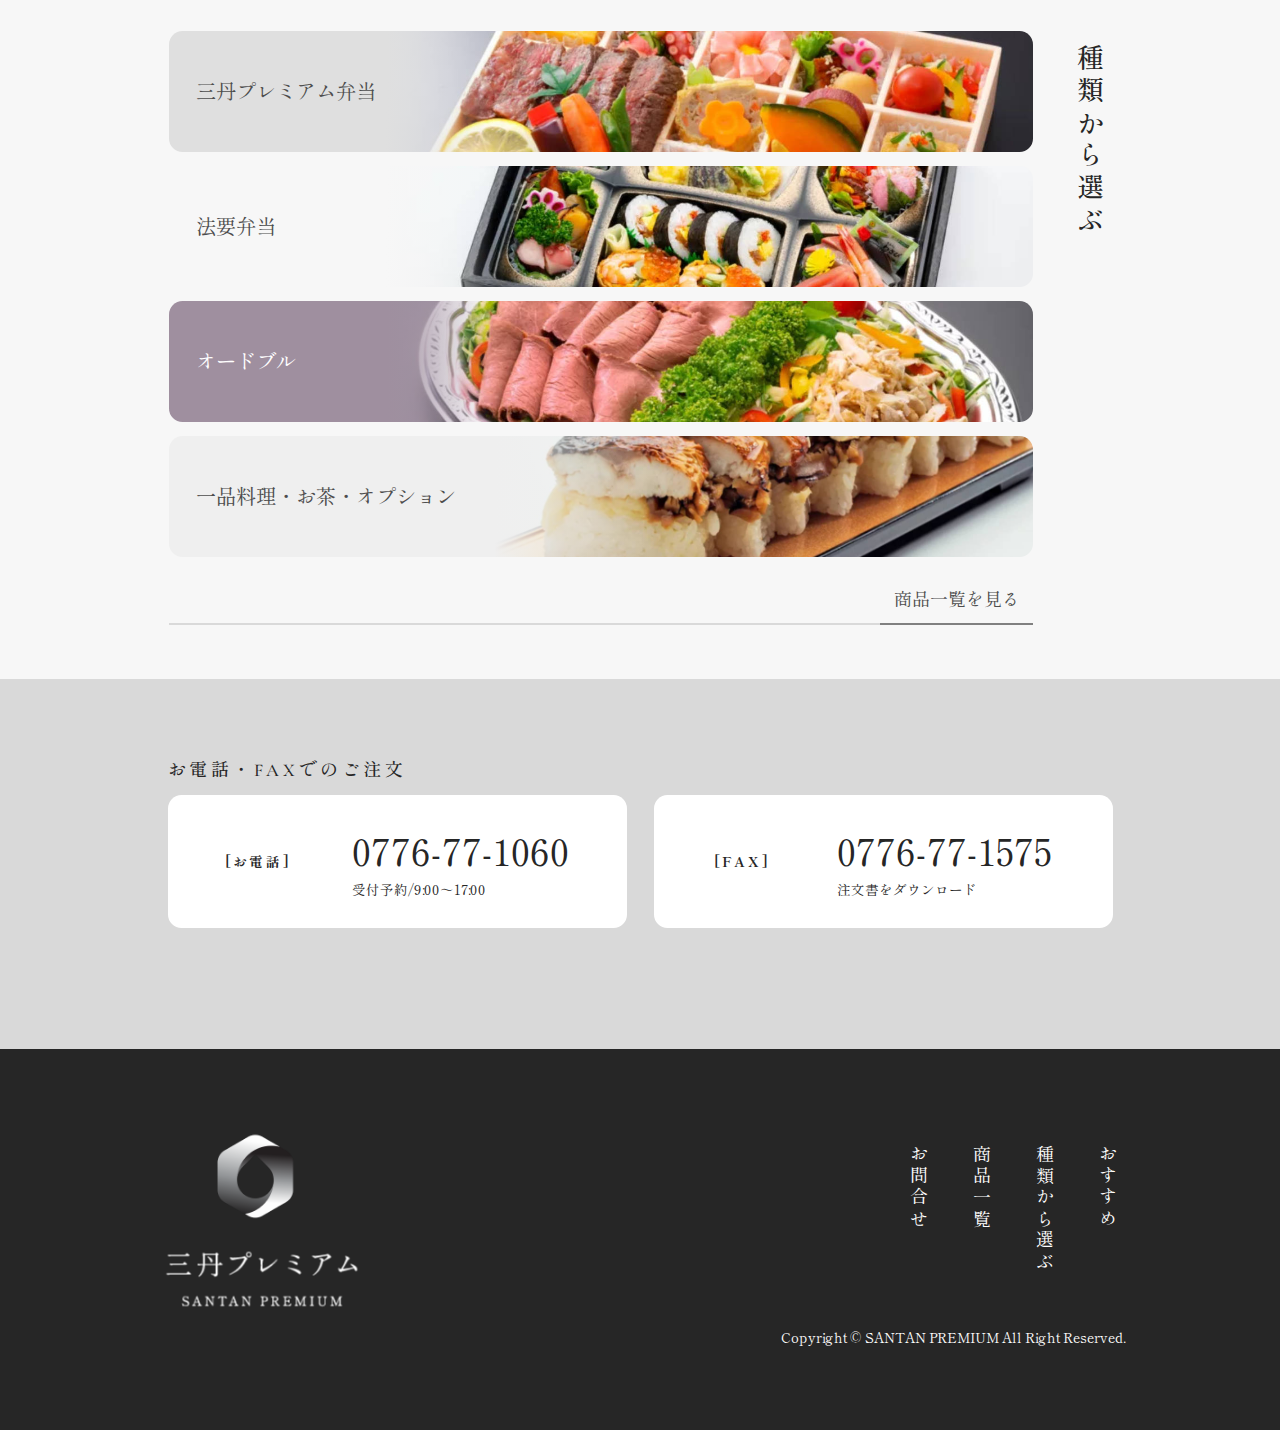
==== commit dd83dd62: "Remove the favicon setting" ====
--- a/index.html
+++ b/index.html
@@ -8,7 +8,6 @@
     <link rel="preconnect" href="https://fonts.gstatic.com" crossorigin>
     <link href="https://fonts.googleapis.com/css2?family=Cormorant+Garamond:wght@300&family=Shippori+Mincho&display=swap" rel="stylesheet">
     <link rel="stylesheet" href="./style.css">
-    <link rel="icon" href="./favicon.ico">
     <!-- deli-cart -->
     <style type="text/css">
       #open {
@@ -27,21 +26,21 @@
     <!-- /deli-cart -->
   </head>
   <body>
-    <header class="header">
+    <header id="header" class="header">
       <h1 class="header__siteBrand">
         <img src="./assets/logo_santan-premium.png">
       </h1>
-      <nav class="gNav">
+      <nav id="gNav" class="gNav">
         <ul class="gNav__menu">
-          <li class="gNav__menuItem"><a href="#">おすすめ</a></li>
-          <li class="gNav__menuItem"><a href="#">種類から選ぶ</a></li>
-          <li class="gNav__menuItem"><a href="#">商品一覧</a></li>
-          <li class="gNav__menuItem"><a href="#">お問合せ</a></li>
+          <li class="gNav__menuItem"><a href="/premium/#recommend">おすすめ</a></li>
+          <li class="gNav__menuItem"><a href="#category">種類から選ぶ</a></li>
+          <li class="gNav__menuItem"><a href="/premium/page-1/">商品一覧</a></li>
+          <li class="gNav__menuItem"><a href="/contact/">お問合せ</a></li>
         </ul>
       </nav>
     </header>
     <main class="main">
-      <header class="mainVisual">
+      <header id="mainVisual" class="mainVisual">
         <h2 class="mainVisual__title">
           <img src="./assets/title_santan-premium.png">
         </h2>
@@ -55,7 +54,7 @@
           <img src="./assets/mainImage02.jpg">
         </figure>
       </header>
-      <section class="about">
+      <section id="about" class="about">
         <div class="about__container">
           <header class="about__header">
             <h2 class="about__heading">about</h2>
@@ -68,7 +67,7 @@
           </div>
         </div>
       </section>
-      <section class="recommend">
+      <section id="recommend" class="recommend">
         <div class="recommend__container">
           <header class="recommend__header">
             <h2 class="recommend__heading">recommend</h2>
@@ -77,7 +76,7 @@
           <div id="product" class="product product--recommend">
             <ul class="product__list">
               <li class="product__item" v-for="product, i in products">
-                <img :src="product.image">
+                <img :src="`./assets/recommended0${i}.jpg`">
                 <h4 v-html="product.name"></h4>
                 <div v-html="product.price"></div>
                 <!-- add to cart -->
@@ -98,37 +97,37 @@
           </div>
         </div>
       </section>
-      <section class="category">
+      <section id="category" class="category">
         <div class="category__container">
           <header class="category__header">
             <h2 class="category__heading">種類から選ぶ</h2>
           </header>
           <div class="category__body">
             <ul class="category__list">
-              <li class="category__item category__item--00"><a href="#">
+              <li class="category__item category__item--00"><a href="/premium/premium/">
                 <div class="category__name category__name--00">三丹プレミアム<br>弁当</div>
                 <div class="category__cover category__cover--00"></div>
               </a></li>
-              <li class="category__item category__item--01"><a href="#">
+              <li class="category__item category__item--01"><a href="/premium/memorial/">
                 <div class="category__name category__name--01">法要弁当</div>
                 <div class="category__cover category__cover--01"></div>
               </a></li>
-              <li class="category__item category__item--02"><a href="#">
+              <li class="category__item category__item--02"><a href="/premium/assorted-dishes/">
                 <div class="category__name category__name--02">オードブル</div>
                 <div class="category__cover category__cover--02"></div>
               </a></li>
-              <li class="category__item category__item--03"><a href="#">
+              <li class="category__item category__item--03"><a href="/premium/alacarte-dishes/">
                 <div class="category__name category__name--03">一品料理・<br>お茶・オプション</div>
                 <div class="category__cover category__cover--03"></div>
               </a></li>
             </ul>
             <footer class="category__footer">
-              <div class="category__all"><a href="#">商品一覧を見る</a></div>
+              <div class="category__all"><a href="/premium/page-1/">商品一覧を見る</a></div>
             </footer>
           </div>
         </div>
       </section>
-      <section class="contact">
+      <section id="contact" class="contact">
         <div class="contact__container">
           <h2 class="contact__heading">お電話・FAXでのご注文</h2>
           <div class="contact__row">
@@ -146,7 +145,7 @@
                 <h4 class="contact__subHeading">[FAX]</h4>
                 <div class="contact__content">
                   <p class="contact__number">0776-77-1575</p>
-                  <p class="contact__note"><a href="#">注文書をダウンロード</a></p>
+                  <p class="contact__note"><a href="/PurchaseOrder.pdf">注文書をダウンロード</a></p>
                 </div>
               </div>
             </div>
@@ -154,17 +153,17 @@
         </div>
       </section>
     </main>
-    <footer class="footer">
+    <footer id="footer" class="footer">
       <div class="footer__container">
         <h1 class="footer__siteBrand">
           <img src="./assets/logo-invert_santan-premium.png">
         </h1>
         <div class="footer__content">
           <ul class="footer__menu">
-            <li class="footer__menuItem"><a href="#">おすすめ</a></li>
-            <li class="footer__menuItem"><a href="#">種類から選ぶ</a></li>
-            <li class="footer__menuItem"><a href="#">商品一覧</a></li>
-            <li class="footer__menuItem"><a href="#">お問合せ</a></li>
+            <li class="footer__menuItem"><a href="/premium/#recommend">おすすめ</a></li>
+            <li class="footer__menuItem"><a href="#category">種類から選ぶ</a></li>
+            <li class="footer__menuItem"><a href="/premium/page-1/">商品一覧</a></li>
+            <li class="footer__menuItem"><a href="/contact/">お問合せ</a></li>
           </ul>
           <small class="footer__copyright">Copyright &copy; SANTAN PREMIUM All Right Reserved.</small>
         </div>
--- a/style.css
+++ b/style.css
@@ -132,7 +132,7 @@
   top: 0;
   left: 0;
   right: 0;
-  z-index: 990;
+  z-index: 90;
   display: flex;
   justify-content: space-between;
   width: 100%;
@@ -141,6 +141,7 @@
   margin-right: auto;
   padding-left: clamp(0.75rem, 2%, 1rem);
   padding-right: clamp(0.75rem, 2%, 1rem);
+  padding-right: 6rem;
 }
 .header__siteBrand {
   width: min(36vw, 12rem);
@@ -165,6 +166,29 @@
   margin: 0 1.5rem;
   line-height: 2;
   letter-spacing: 0.2em;
+}
+
+/**
+ * Main
+ */
+.main__header {
+  width: 100%;
+  max-width: 56rem;
+  margin-left: auto;
+  margin-right: auto;
+  padding-left: clamp(0.75rem, 2%, 1rem);
+  padding-right: clamp(0.75rem, 2%, 1rem);
+  padding-top: 12rem;
+  padding-bottom: 3rem;
+  text-align: center;
+}
+.main__title {
+  margin: 1.5rem 0;
+}
+.main__description {
+  margin: 0.75rem 0;
+  font-size: 0.875rem;
+  line-height: 2;
 }
 
 /**
@@ -453,9 +477,14 @@
   padding-left: 0;
   display: flex;
   flex-flow: row wrap;
-  justify-content: flex-start;
+  justify-content: center;
   align-items: flex-start;
   margin: 0;
+}
+@media (min-width: 1008px) {
+  .product__list {
+    justify-content: flex-start;
+  }
 }
 .product__item {
   width: 100%;
@@ -527,13 +556,54 @@
   background-color: #ffffff;
   color: #262626;
   text-align: center;
-  transition: opacity 0.25s ease-in-out;
+  transition: all 0.25s ease-in-out;
 }
 .product__add a, .product__add a:active, .product__add a:hover, .product__add a:focus {
   color: #262626;
 }
 .product__add:hover {
-  opacity: 0.7;
+  border-color: #9e1f50;
+  background-color: #9e1f50;
+  color: #ffffff;
+}
+
+/**
+ * Pagination
+ */
+.pagination {
+  list-style: none;
+  padding-left: 0;
+  display: flex;
+  flex-flow: row wrap;
+  justify-content: center;
+  align-items: center;
+  gap: 0.75rem;
+  width: 100%;
+  padding: 0.75rem 0;
+  border-top: 1px solid #d9d9d9;
+}
+.pagination__item {
+  flex: 0 0 3rem;
+  width: 3rem;
+  height: 3rem;
+  line-height: 3rem;
+  text-align: center;
+}
+.pagination__item span {
+  display: block;
+  border: 1px solid #b3b3b3;
+  color: #b3b3b3;
+}
+.pagination__item a {
+  display: block;
+  border: 1px solid #262626;
+  color: #262626;
+  transition: all 0.25s ease-in-out;
+}
+.pagination__item a:hover {
+  border-color: #9e1f50;
+  background-color: #9e1f50;
+  color: #ffffff;
 }
 
 /**
@@ -672,7 +742,7 @@
   position: relative;
   width: 100%;
   height: 3rem;
-  border-bottom: 2px solid #efefef;
+  border-bottom: 2px solid #d9d9d9;
 }
 .category__all {
   position: absolute;
@@ -760,6 +830,10 @@
   margin: 0;
   font-size: 0.75rem;
 }
+.contact__note a:hover {
+  color: #9e1f50;
+  text-decoration: underline;
+}
 
 /**
  * Footer
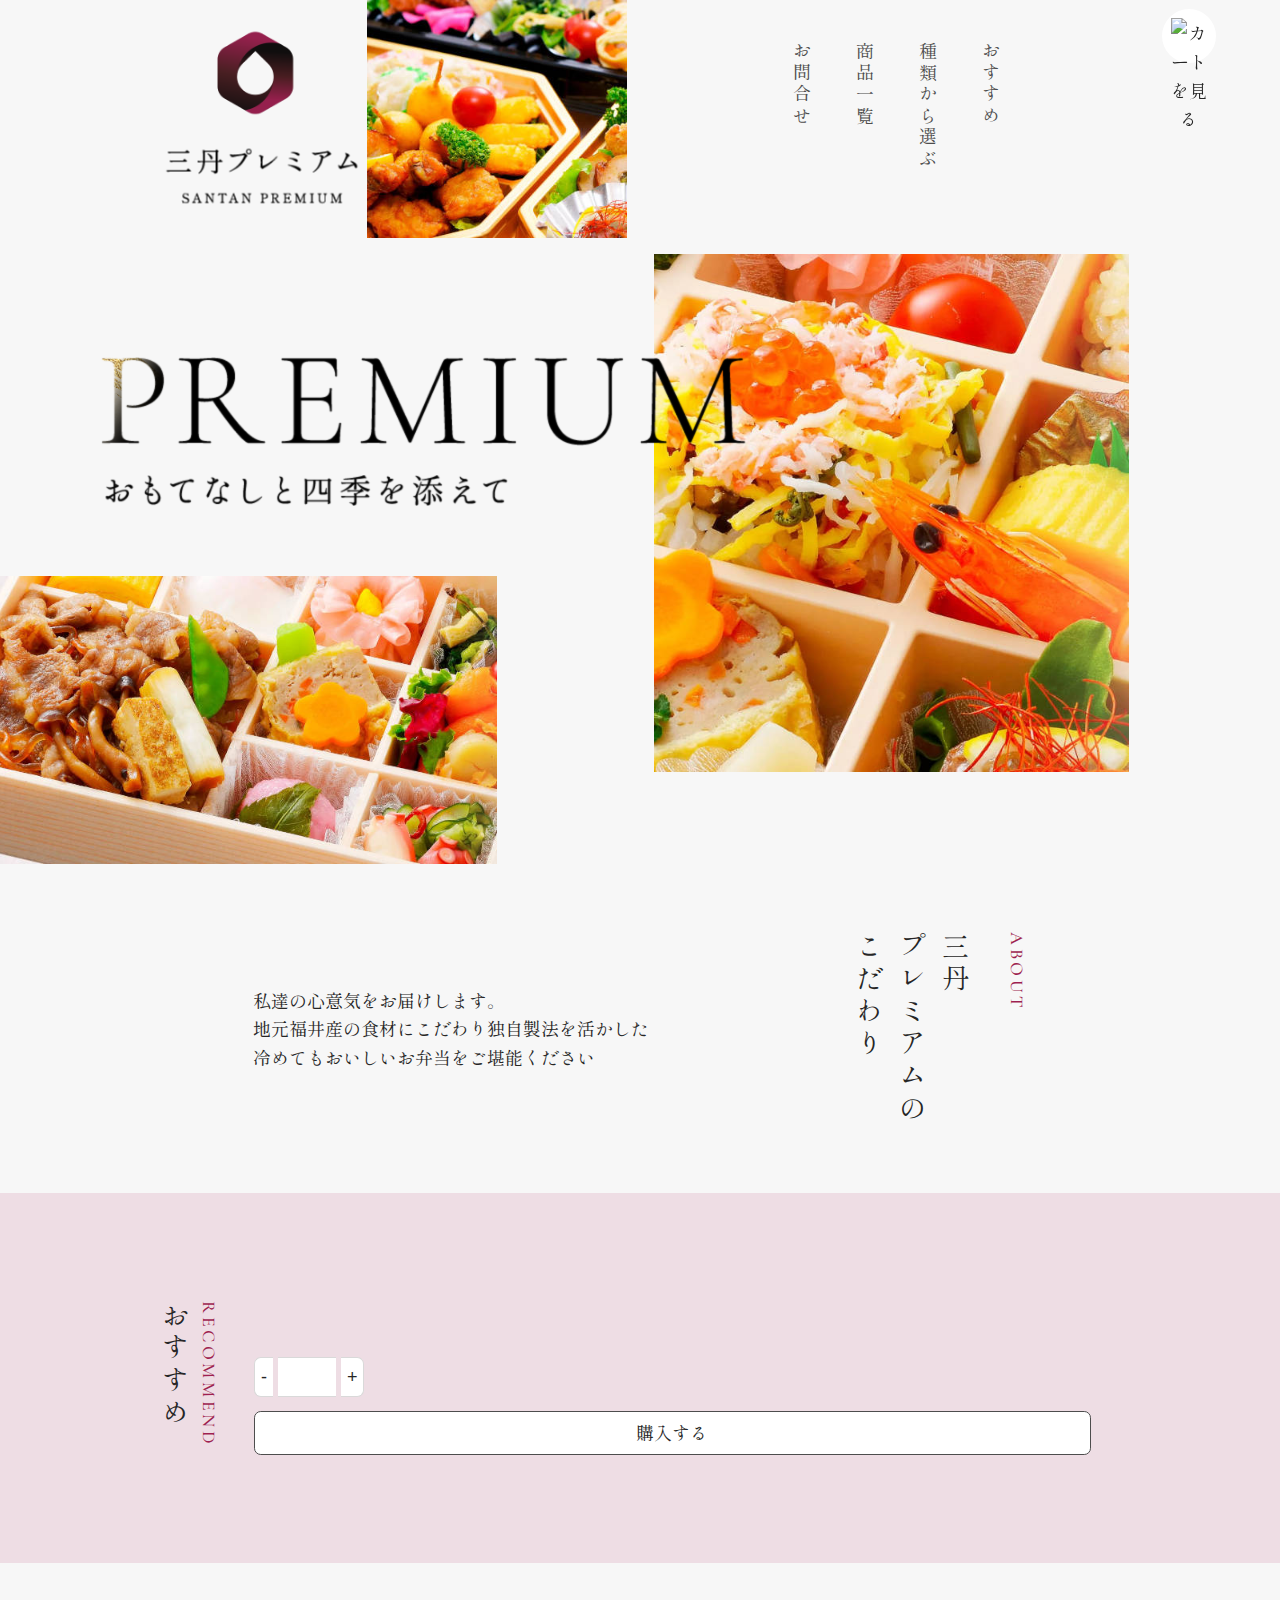
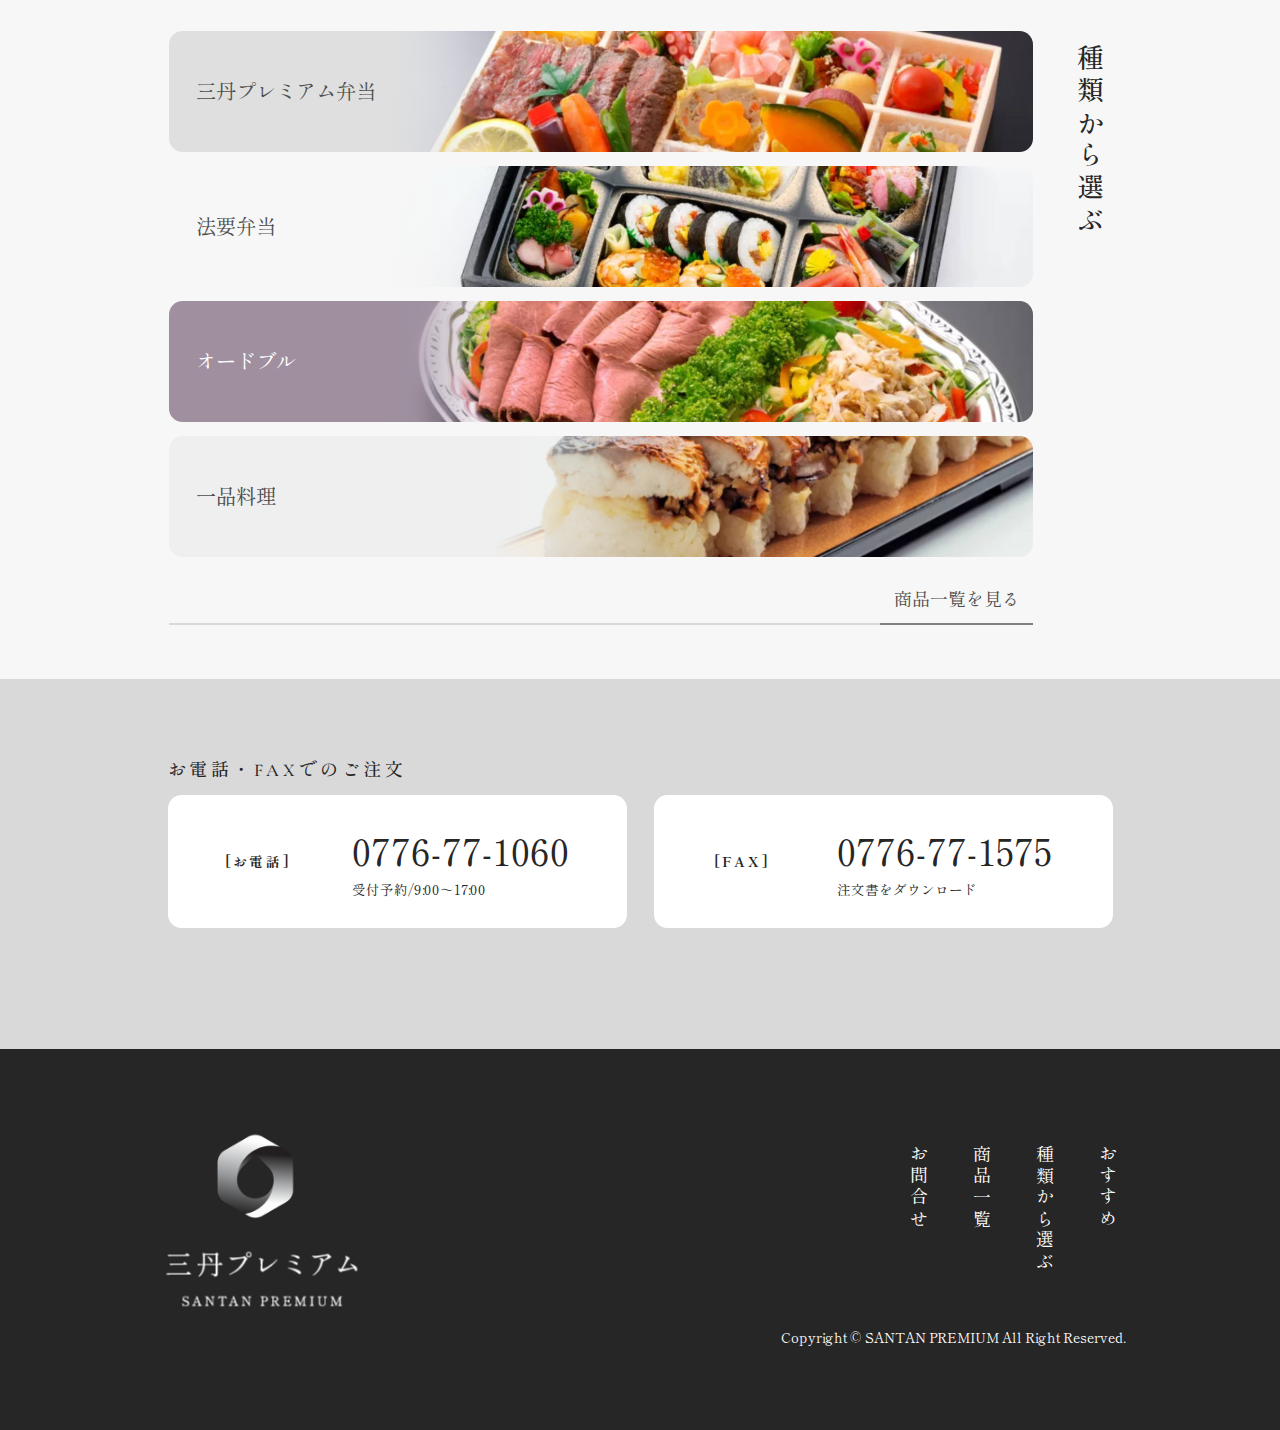
==== commit 760f065b: "Minor corrections" ====
--- a/index.html
+++ b/index.html
@@ -28,7 +28,7 @@
   <body>
     <header id="header" class="header">
       <h1 class="header__siteBrand">
-        <img src="./assets/logo_santan-premium.png">
+        <a href="/premium/"><img src="./assets/logo_santan-premium.png"></a>
       </h1>
       <nav id="gNav" class="gNav">
         <ul class="gNav__menu">
@@ -117,7 +117,7 @@
                 <div class="category__cover category__cover--02"></div>
               </a></li>
               <li class="category__item category__item--03"><a href="/premium/alacarte-dishes/">
-                <div class="category__name category__name--03">一品料理・<br>お茶・オプション</div>
+                <div class="category__name category__name--03">一品料理</div>
                 <div class="category__cover category__cover--03"></div>
               </a></li>
             </ul>
@@ -135,7 +135,7 @@
               <div class="contact__colInner">
                 <h4 class="contact__subHeading">[お電話]</h4>
                 <div class="contact__content">
-                  <p class="contact__number">0776-77-1060</p>
+                  <p class="contact__number"><a href="tel:0776-77-1060">0776-77-1060</a></p>
                   <p class="contact__note">受付予約/9:00～17:00</p>
                 </div>
               </div>
@@ -155,9 +155,9 @@
     </main>
     <footer id="footer" class="footer">
       <div class="footer__container">
-        <h1 class="footer__siteBrand">
-          <img src="./assets/logo-invert_santan-premium.png">
-        </h1>
+        <div class="footer__siteBrand">
+          <a href="/premium/"><img src="./assets/logo-invert_santan-premium.png"></a>
+        </div>
         <div class="footer__content">
           <ul class="footer__menu">
             <li class="footer__menuItem"><a href="/premium/#recommend">おすすめ</a></li>
--- a/style.css
+++ b/style.css
@@ -132,7 +132,7 @@
   top: 0;
   left: 0;
   right: 0;
-  z-index: 90;
+  z-index: 11;
   display: flex;
   justify-content: space-between;
   width: 100%;
@@ -145,6 +145,12 @@
 }
 .header__siteBrand {
   width: min(36vw, 12rem);
+}
+.header__siteBrand img {
+  transition: opacity 0.25s ease-in-out;
+}
+.header__siteBrand a:hover img {
+  opacity: 0.7;
 }
 
 /**
@@ -211,7 +217,7 @@
   left: 0;
   right: 0;
   bottom: 40vw;
-  z-index: 900;
+  z-index: 10;
   width: 84vw;
   height: 21vw;
   margin: auto;
@@ -826,6 +832,10 @@
   margin: 0;
   font-size: 2rem;
 }
+.contact__number a:hover {
+  color: #9e1f50;
+  text-decoration: underline;
+}
 .contact__note {
   margin: 0;
   font-size: 0.75rem;
@@ -867,6 +877,12 @@
   flex: 0 0 12rem;
   width: min(36vw, 12rem);
   margin: 1.5rem 0;
+}
+.footer__siteBrand img {
+  transition: opacity 0.25s ease-in-out;
+}
+.footer__siteBrand a:hover img {
+  opacity: 0.7;
 }
 .footer__content {
   flex: 0 0 auto;
@@ -911,4 +927,193 @@
   .footer__copyright {
     text-align: right;
   }
+}
+
+/**
+ * Component - Drawer Menu
+ */
+.drawer {
+  position: fixed;
+  top: 0.5em;
+  right: calc(5% + 3.5em);
+  z-index: 81;
+  display: block;
+  width: 3rem;
+  height: 3rem;
+  padding: 0;
+  border: 0;
+  background-color: transparent;
+  text-align: center;
+  outline: 0;
+  cursor: pointer;
+}
+@media (min-width: 675px) {
+  .drawer {
+    display: none;
+  }
+}
+.drawer__navicon.icon, .drawer__close.icon {
+  position: absolute;
+  top: 0;
+  right: 0;
+  width: 3rem;
+  height: 3rem;
+  border-radius: 50%;
+  transition: 0.25s all ease-in-out;
+}
+.drawer__navicon {
+  opacity: 0;
+  transform: rotate(-45deg);
+}
+.drawer:not(.drawer--active) .drawer__navicon {
+  opacity: 1;
+  transform: rotate(0);
+}
+
+.drawer__close {
+  opacity: 1;
+  transform: rotate(0);
+}
+.drawer:not(.drawer--active) .drawer__close {
+  opacity: 0;
+  transform: rotate(45deg);
+}
+
+.drawer--dark .drawer__navicon {
+  background-color: #ffffff;
+  color: #4d4d4d;
+}
+.drawer--dark .drawer__close {
+  background-color: #ffffff;
+  color: #9e1f50;
+}
+
+.drawerMenu {
+  position: fixed;
+  top: 0;
+  right: 0;
+  bottom: 0;
+  z-index: 80;
+  width: clamp(18rem, 40%, 24rem);
+  height: 100%;
+  margin: auto;
+  background-color: #d9d9d9;
+  text-align: center;
+  transition: width ease-in-out 0.25s;
+}
+.drawerMenu:not(.drawerMenu--show) {
+  width: 0;
+}
+.drawerMenu__inner {
+  display: flex;
+  flex-wrap: wrap;
+  align-content: flex-start;
+  height: 100%;
+  margin: 0;
+  padding-top: 6rem;
+  padding-left: 25%;
+  font-size: 1.25rem;
+  text-align: left;
+  opacity: 1;
+}
+.drawerMenu__inner:not(.drawerMenu__inner--show) {
+  opacity: 0;
+}
+.drawerMenu__inner--collapse {
+  display: none;
+}
+.drawerMenu__primaryMenu, .drawerMenu__socialMenu {
+  list-style: none;
+  flex: 1 1 100%;
+  padding-left: 0;
+}
+.drawerMenu__socialMenu {
+  display: flex;
+  justify-content: flex-start;
+  align-items: center;
+}
+.drawerMenu__item {
+  width: 100%;
+  margin: 0;
+  padding-top: 0.75rem;
+  padding-bottom: 0.75rem;
+  text-transform: capitalize;
+}
+.drawerMenu__item--siteBrand {
+  padding-top: 1rem;
+  padding-bottom: 1rem;
+}
+.drawerMenu__item--siteBrand img {
+  width: auto;
+  height: 7.5rem;
+}
+.drawerMenu__item--social {
+  width: 3rem;
+  padding-top: 1rem;
+  padding-bottom: 1rem;
+}
+.drawerMenu__item--social img {
+  width: 100%;
+  height: auto;
+}
+.drawerMenu__item a {
+  display: block;
+  text-decoration: none;
+}
+.drawerMenu--dark {
+  background-color: #9e1f50;
+}
+.drawerMenu--dark .drawerMenu__item a {
+  color: #f7f7f7;
+  fill: #f7f7f7;
+}
+.drawerMenu--dark .drawerMenu__item img {
+  filter: none;
+}
+
+.drawerMenuOverlay {
+  position: fixed;
+  top: 0;
+  right: 0;
+  bottom: 0;
+  z-index: 79;
+  display: block;
+  width: 100%;
+  height: 100%;
+  background-color: transparent;
+}
+.drawerMenuOverlay--collapse {
+  display: none;
+}
+
+/**
+ * Component - Icon
+ */
+.icon {
+  position: relative;
+  display: inline-block;
+  width: 1.5rem;
+  height: 1.5rem;
+  overflow: hidden;
+  fill: currentColor;
+}
+
+.icon__cnt {
+  width: 100%;
+  height: 100%;
+  background: inherit;
+  fill: inherit;
+  pointer-events: none;
+  transform: translateX(0);
+  -ms-transform: translate(0.5px, -0.3px);
+}
+
+.icon--m {
+  width: 3rem;
+  height: 3rem;
+}
+
+.icon--l {
+  width: 4.5rem;
+  height: 4.5rem;
 }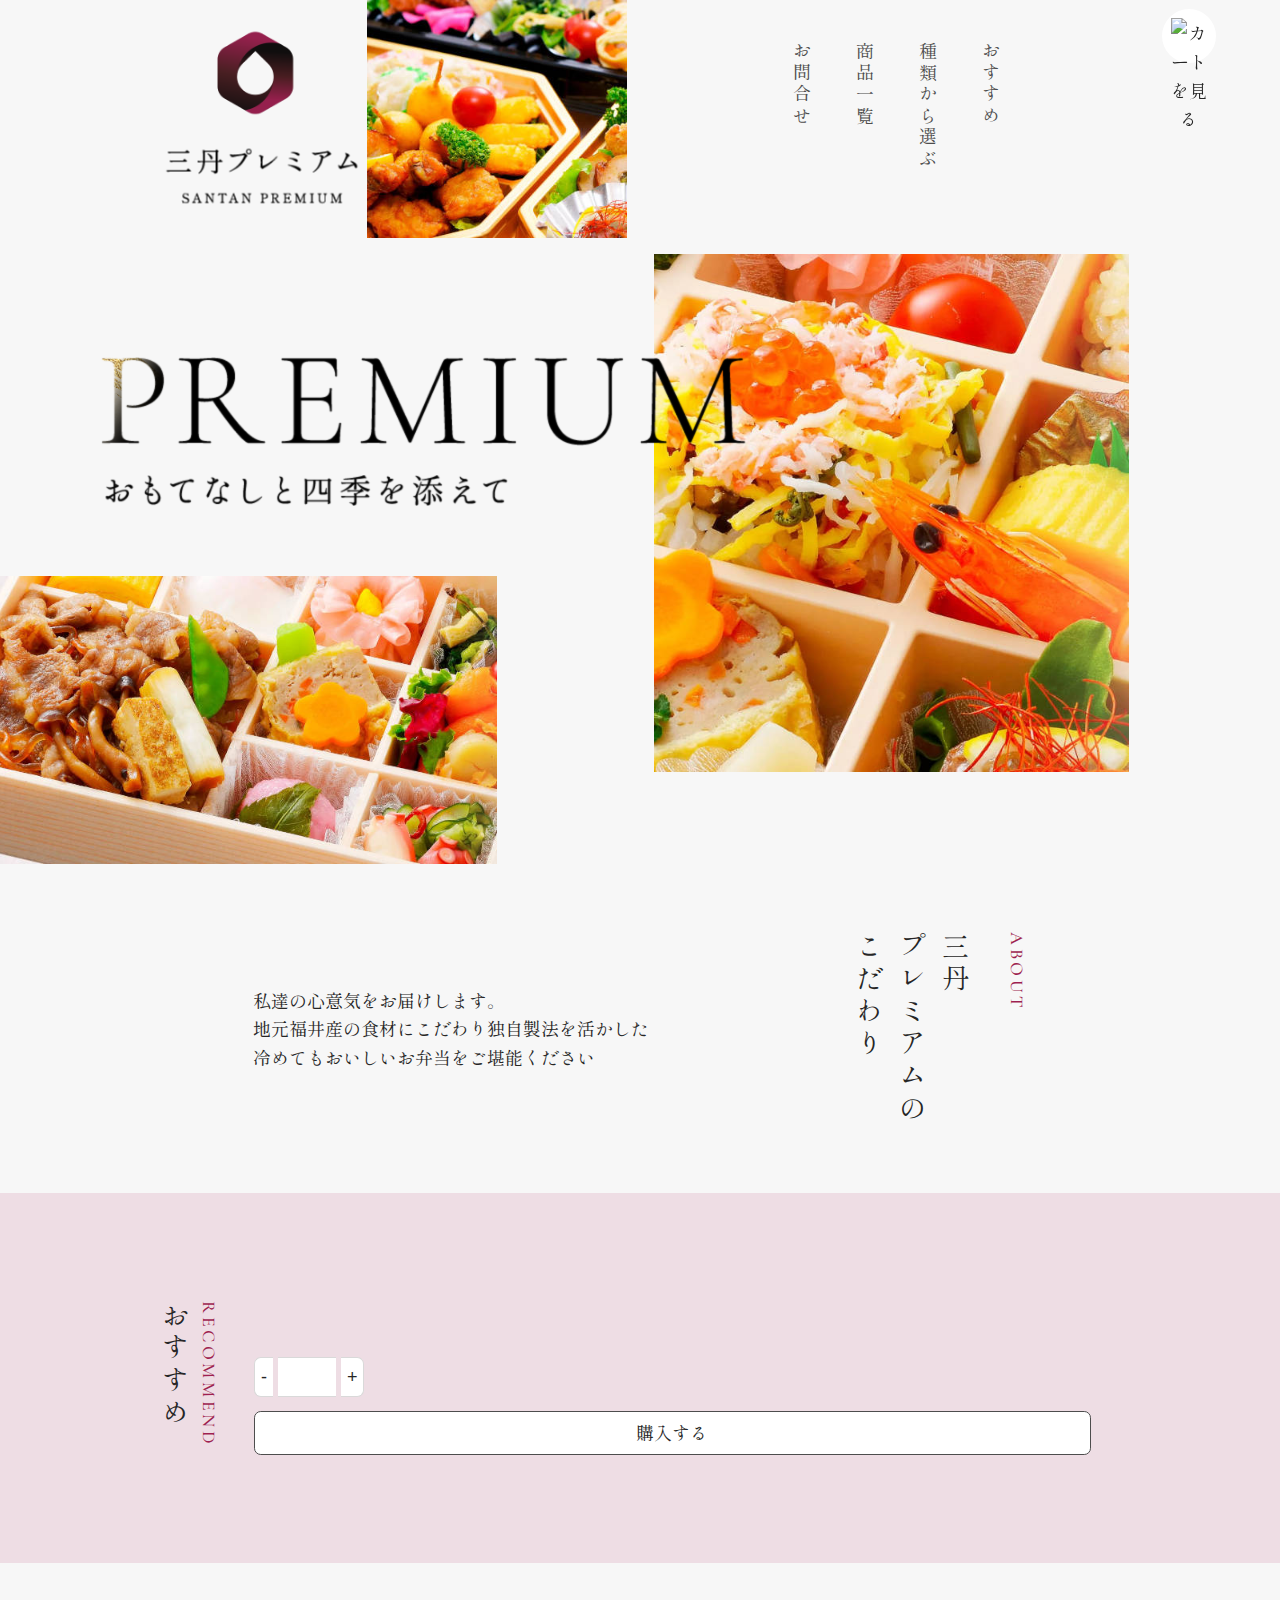
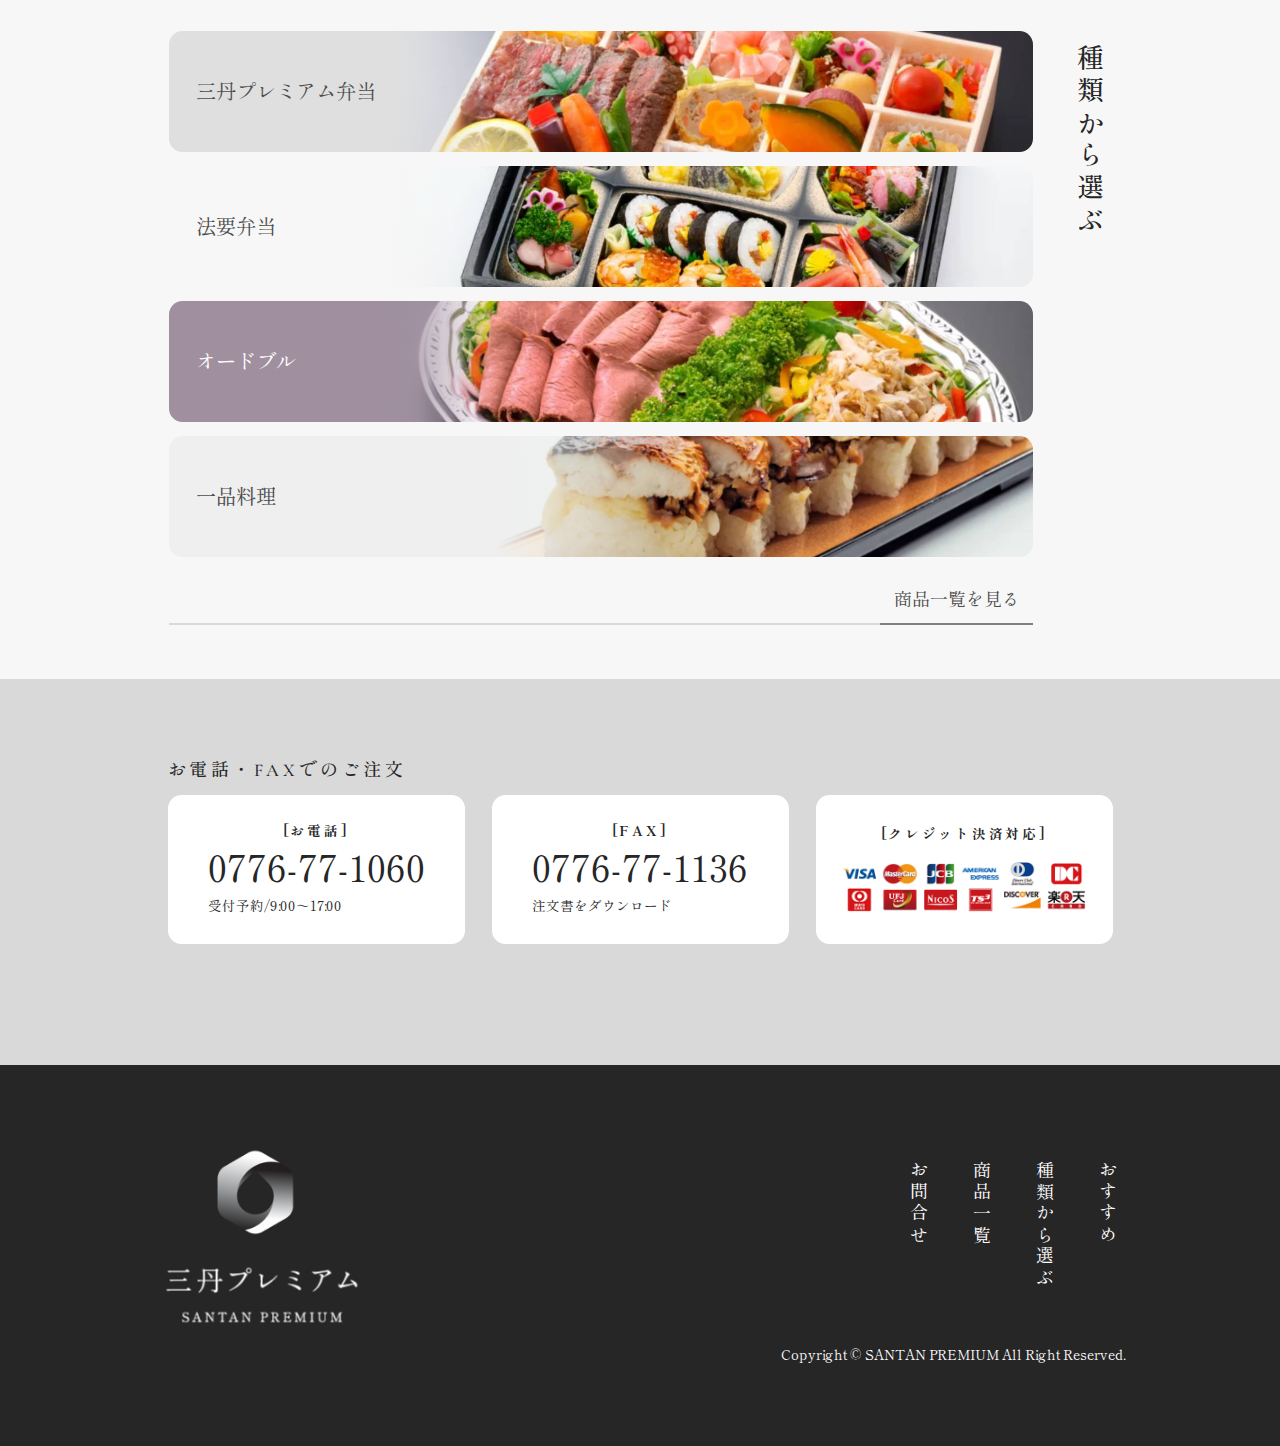
==== commit dbb2a3cc: "Insert the card logos and upload Purchase Order" ====
--- a/index.html
+++ b/index.html
@@ -144,8 +144,16 @@
               <div class="contact__colInner">
                 <h4 class="contact__subHeading">[FAX]</h4>
                 <div class="contact__content">
-                  <p class="contact__number">0776-77-1575</p>
-                  <p class="contact__note"><a href="/PurchaseOrder.pdf">注文書をダウンロード</a></p>
+                  <p class="contact__number">0776-77-1136</p>
+                  <p class="contact__note"><a href="/premium/assets/PurchaseOrder.pdf">注文書をダウンロード</a></p>
+                </div>
+              </div>
+            </div>
+            <div class="contact__col">
+              <div class="contact__colInner">
+                <h4 class="contact__subHeading contact__subHeading--wide">[クレジット決済対応]</h4>
+                <div class="contact__content">
+                  <img src="./assets/card-logo-wide.webp">
                 </div>
               </div>
             </div>
--- a/style.css
+++ b/style.css
@@ -787,8 +787,8 @@
 .contact__row {
   display: flex;
   flex-flow: row wrap;
-  justify-content: space-around;
-  align-items: center;
+  justify-content: center;
+  align-items: stretch;
 }
 .contact__col {
   flex-grow: 3;
@@ -806,6 +806,7 @@
   flex-flow: row wrap;
   justify-content: space-around;
   align-items: center;
+  height: 100%;
   padding: 1.5rem;
   border-radius: 0.75rem;
   background-color: #ffffff;
@@ -816,12 +817,16 @@
 }
 .contact__subHeading {
   flex: 0 0 auto;
-  width: -moz-fit-content;
-  width: fit-content;
+  width: 4.5rem;
   margin: 0;
   font-family: "Shippori Mincho", serif;
   font-weight: 700;
   font-size: 0.75rem;
+  text-align: center;
+}
+.contact__subHeading--wide {
+  width: 10.5rem;
+  margin-bottom: 0.75rem;
 }
 .contact__content {
   flex: 0 0 auto;
